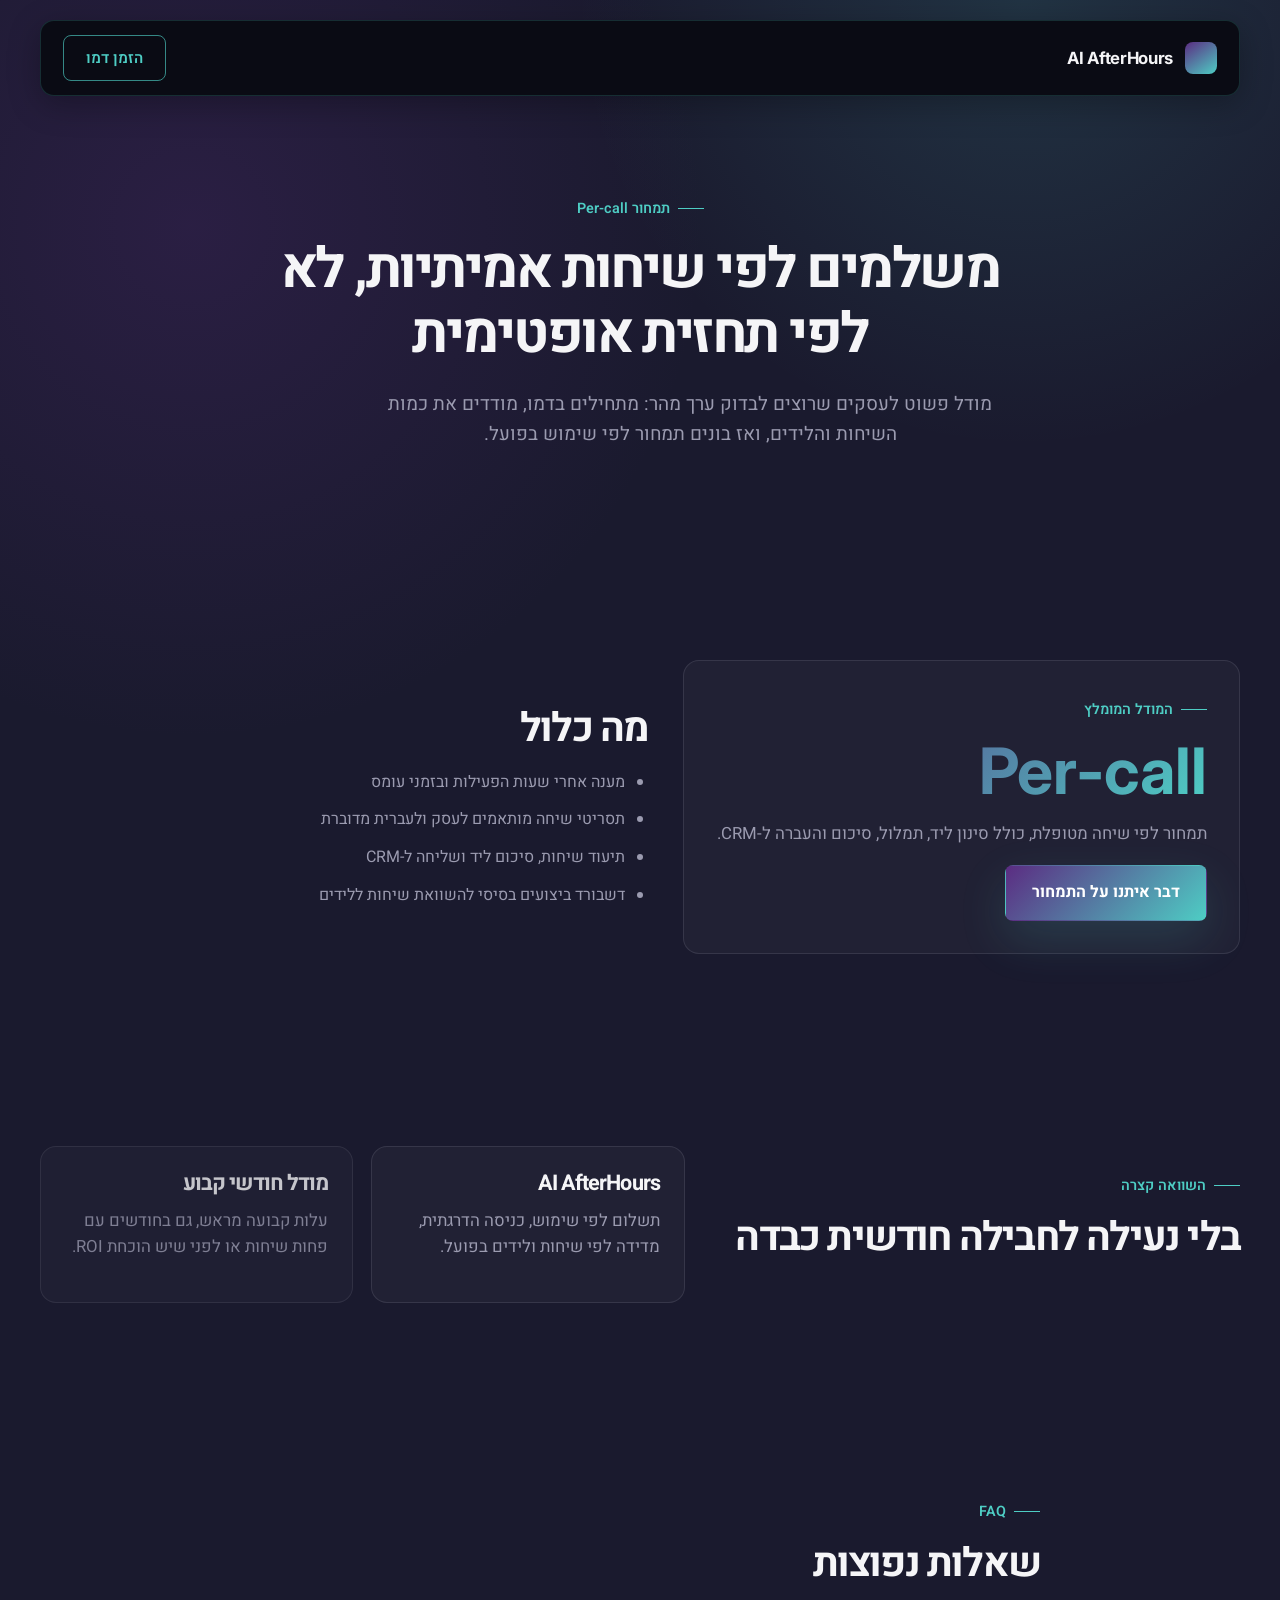
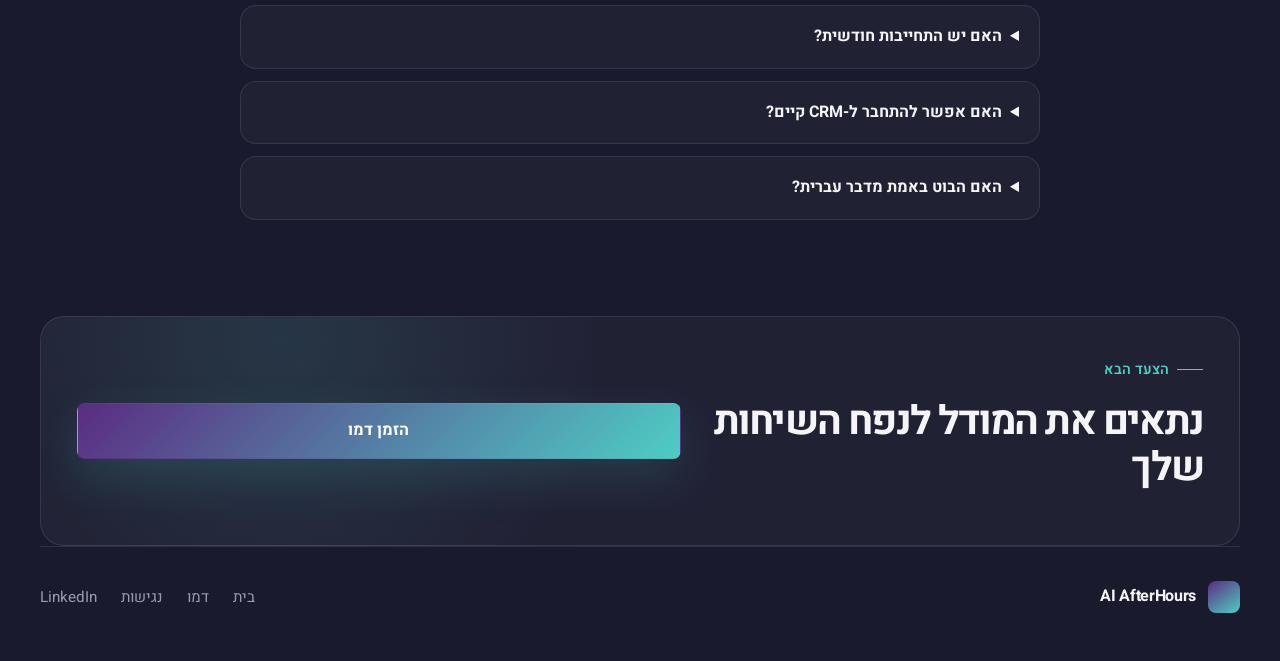
==== pricing.html @ 5f139b29 "Add AI AfterHours landing pages with dark SaaS design and minimal navbar. Build the initial Hebrew R" ====
<!doctype html>
<html lang="he" dir="rtl">
  <head>
    <meta charset="UTF-8" />
    <meta name="viewport" content="width=device-width, initial-scale=1.0" />
    <meta
      name="description"
      content="תמחור AI AfterHours לפי שיחה, בלי חבילות חודשיות כבדות."
    />
    <title>תמחור | AI AfterHours</title>
    <link rel="preconnect" href="https://fonts.googleapis.com" />
    <link rel="preconnect" href="https://fonts.gstatic.com" crossorigin />
    <link
      href="https://fonts.googleapis.com/css2?family=Heebo:wght@400;500;600;700&family=Inter:wght@400;500;600;700&display=swap"
      rel="stylesheet"
    />
    <link rel="stylesheet" href="./styles.css" />
  </head>
  <body>
    <div class="site-shell">
      <header class="nav">
        <a class="logo" href="./index.html" aria-label="AI AfterHours">
          <span class="logo-mark"></span>
          <span class="logo-text">AI AfterHours</span>
        </a>
        <a class="nav-cta" href="./index.html#demo-form">הזמן דמו</a>
      </header>

      <main>
        <section class="section pricing-hero reveal">
          <span class="eyebrow">תמחור Per-call</span>
          <h1>משלמים לפי שיחות אמיתיות, לא לפי תחזית אופטימית</h1>
          <p>
            מודל פשוט לעסקים שרוצים לבדוק ערך מהר: מתחילים בדמו, מודדים את כמות
            השיחות והלידים, ואז בונים תמחור לפי שימוש בפועל.
          </p>
        </section>

        <section class="section pricing-layout">
          <article class="price-card reveal">
            <span class="eyebrow">המודל המומלץ</span>
            <div class="price">Per-call</div>
            <p>תמחור לפי שיחה מטופלת, כולל סינון ליד, תמלול, סיכום והעברה ל-CRM.</p>
            <a class="button button-primary" href="./index.html#demo-form">דבר איתנו על התמחור</a>
          </article>
          <div class="included-list reveal">
            <h2>מה כלול</h2>
            <ul>
              <li>מענה אחרי שעות הפעילות ובזמני עומס</li>
              <li>תסריטי שיחה מותאמים לעסק ולעברית מדוברת</li>
              <li>תיעוד שיחות, סיכום ליד ושליחה ל-CRM</li>
              <li>דשבורד ביצועים בסיסי להשוואת שיחות ללידים</li>
            </ul>
          </div>
        </section>

        <section class="section comparison reveal">
          <div>
            <span class="eyebrow">השוואה קצרה</span>
            <h2>בלי נעילה לחבילה חודשית כבדה</h2>
          </div>
          <div class="comparison-grid">
            <article class="card">
              <h3>AI AfterHours</h3>
              <p>תשלום לפי שימוש, כניסה הדרגתית, מדידה לפי שיחות ולידים בפועל.</p>
            </article>
            <article class="card muted-card">
              <h3>מודל חודשי קבוע</h3>
              <p>עלות קבועה מראש, גם בחודשים עם פחות שיחות או לפני שיש הוכחת ROI.</p>
            </article>
          </div>
        </section>

        <section class="section faq reveal">
          <span class="eyebrow">FAQ</span>
          <h2>שאלות נפוצות</h2>
          <details>
            <summary>האם יש התחייבות חודשית?</summary>
            <p>בשלב הדמו בוחנים נפח שימוש, ואז מתאימים הצעה לפי צרכי העסק.</p>
          </details>
          <details>
            <summary>האם אפשר להתחבר ל-CRM קיים?</summary>
            <p>כן. החיבור הסופי תלוי במערכת הקיימת ובאופן שבו הלידים מנוהלים היום.</p>
          </details>
          <details>
            <summary>האם הבוט באמת מדבר עברית?</summary>
            <p>כן, כולל ניסוחים טבעיים. מומלץ לקבל מהלקוח נכס אודיו אמיתי לדמו.</p>
          </details>
        </section>

        <section class="section final-cta reveal">
          <div>
            <span class="eyebrow">הצעד הבא</span>
            <h2>נתאים את המודל לנפח השיחות שלך</h2>
          </div>
          <a class="button button-primary" href="./index.html#demo-form">הזמן דמו</a>
        </section>
      </main>

      <footer class="footer">
        <a class="logo" href="./index.html">
          <span class="logo-mark"></span>
          <span>AI AfterHours</span>
        </a>
        <div class="footer-links">
          <a href="./index.html">בית</a>
          <a href="./index.html#demo-form">דמו</a>
          <a href="#">נגישות</a>
          <a href="#">LinkedIn</a>
        </div>
      </footer>
    </div>
    <script src="./script.js"></script>
  </body>
</html>
---- styles.css ----
:root {
  --primary: #5b2c82;
  --accent: #4ecdc4;
  --bg: #1a1a2e;
  --panel: #252538;
  --panel-soft: rgba(37, 37, 56, 0.72);
  --border: rgba(245, 245, 247, 0.1);
  --text: #f5f5f7;
  --muted: #9b9bb0;
  --error: #ff6b6b;
  --gradient: linear-gradient(135deg, var(--primary) 0%, var(--accent) 100%);
  color-scheme: dark;
}

* {
  box-sizing: border-box;
}

html {
  scroll-behavior: smooth;
}

body {
  margin: 0;
  min-width: 320px;
  background:
    radial-gradient(circle at 15% 10%, rgba(91, 44, 130, 0.25), transparent 32rem),
    radial-gradient(circle at 80% 0%, rgba(78, 205, 196, 0.14), transparent 28rem),
    var(--bg);
  color: var(--text);
  font-family: "Heebo", "Inter", system-ui, -apple-system, BlinkMacSystemFont, sans-serif;
  line-height: 1.6;
}

a {
  color: inherit;
  text-decoration: none;
}

input,
button {
  font: inherit;
}

.site-shell {
  width: min(100% - 32px, 1200px);
  margin-inline: auto;
}

.compact-shell {
  min-height: 100vh;
}

.nav {
  position: sticky;
  top: 20px;
  z-index: 10;
  display: flex;
  align-items: center;
  justify-content: space-between;
  gap: 16px;
  margin-block-start: 20px;
  padding: 14px 22px;
  background: #0a0b14;
  border: 1px solid rgba(78, 205, 196, 0.18);
  border-radius: 14px;
  box-shadow: 0 8px 32px rgba(0, 0, 0, 0.28);
}

.logo {
  display: inline-flex;
  align-items: center;
  gap: 12px;
  font-weight: 700;
  letter-spacing: -0.02em;
}

.logo-mark {
  flex-shrink: 0;
  width: 32px;
  height: 32px;
  border-radius: 8px;
  background: linear-gradient(145deg, #5b2c82 0%, #4ecdc4 100%);
}

.logo-text {
  font-family: "Inter", "Heebo", sans-serif;
  font-size: 1.05rem;
  font-weight: 700;
  color: var(--text);
}

.nav-cta {
  display: inline-flex;
  align-items: center;
  justify-content: center;
  padding: 10px 22px;
  border: 1px solid rgba(78, 205, 196, 0.65);
  border-radius: 8px;
  background: transparent;
  color: var(--accent);
  font-size: 0.95rem;
  font-weight: 600;
  white-space: nowrap;
  transition:
    transform 150ms ease,
    background 150ms ease,
    border-color 150ms ease;
}

.nav-cta:hover {
  transform: scale(1.02);
  border-color: var(--accent);
  background: rgba(78, 205, 196, 0.08);
}

.nav-cta:active {
  transform: scale(0.98);
}

.footer-links {
  display: flex;
  align-items: center;
  gap: 24px;
  color: var(--muted);
  font-size: 0.95rem;
}

.footer-links a {
  position: relative;
}

.footer-links a::after {
  position: absolute;
  inset-inline: 0;
  bottom: -4px;
  height: 1px;
  background: var(--accent);
  transform: scaleX(0);
  transform-origin: right;
  transition: transform 150ms ease;
  content: "";
}

.footer-links a:hover::after {
  transform: scaleX(1);
}

.section {
  position: relative;
  padding-block: 96px;
}

.hero {
  display: grid;
  grid-template-columns: minmax(0, 1fr);
  gap: 48px;
  align-items: center;
  min-height: calc(100vh - 90px);
}

.hero-copy,
.pricing-hero,
.thank-you {
  max-width: 760px;
}

.eyebrow {
  display: inline-flex;
  align-items: center;
  gap: 8px;
  margin-block-end: 18px;
  color: var(--accent);
  font-size: 0.9rem;
  font-weight: 600;
}

.eyebrow::before {
  width: 26px;
  height: 1px;
  background: var(--accent);
  content: "";
}

h1,
h2,
h3,
p {
  margin-block-start: 0;
}

h1,
h2,
h3 {
  letter-spacing: -0.045em;
  line-height: 1.15;
}

h1 {
  margin-block-end: 22px;
  font-size: clamp(2.25rem, 6vw, 3.5rem);
}

h1 span,
.price {
  background: var(--gradient);
  -webkit-background-clip: text;
  background-clip: text;
  color: transparent;
}

h2 {
  margin-block-end: 18px;
  font-size: clamp(1.75rem, 4vw, 2.5rem);
}

h3 {
  margin-block-end: 12px;
  font-size: 1.35rem;
}

p {
  color: var(--muted);
  font-size: 1.05rem;
}

.hero-copy > p,
.pricing-hero > p,
.thank-you > p {
  max-width: 660px;
  font-size: clamp(1rem, 2vw, 1.18rem);
}

.hero-actions {
  display: flex;
  flex-wrap: wrap;
  gap: 14px;
  margin-block: 32px;
}

.button {
  display: inline-flex;
  align-items: center;
  justify-content: center;
  min-height: 48px;
  padding: 14px 26px;
  border: 1px solid transparent;
  border-radius: 8px;
  font-weight: 700;
  cursor: pointer;
  transition:
    transform 150ms ease,
    filter 150ms ease,
    background 150ms ease,
    border-color 150ms ease;
}

.button:hover {
  transform: translateY(-1px) scale(1.02);
}

.button:active {
  transform: scale(0.98);
}

.button-primary {
  background: var(--gradient);
  color: #fff;
  box-shadow: 0 18px 48px rgba(78, 205, 196, 0.16);
}

.button-primary:hover {
  filter: brightness(1.08);
}

.button-secondary {
  border-color: rgba(78, 205, 196, 0.55);
  color: var(--accent);
  background: rgba(78, 205, 196, 0.03);
}

.button-secondary:hover {
  background: rgba(78, 205, 196, 0.1);
}

.hero-metrics {
  display: grid;
  grid-template-columns: repeat(3, minmax(0, 1fr));
  gap: 14px;
  max-width: 680px;
}

.hero-metrics div {
  padding: 18px;
  border: 1px solid var(--border);
  border-radius: 16px;
  background: rgba(37, 37, 56, 0.5);
}

.hero-metrics strong,
.hero-metrics span {
  display: block;
}

.hero-metrics strong {
  font-size: 1.35rem;
}

.hero-metrics span {
  color: var(--muted);
  font-size: 0.88rem;
}

.call-card,
.card,
.price-card,
.lead-form,
details {
  border: 1px solid var(--border);
  background: var(--panel-soft);
  border-radius: 16px;
}

.call-card {
  position: relative;
  overflow: hidden;
  padding: 24px;
  box-shadow: 0 28px 90px rgba(0, 0, 0, 0.28);
}

.call-card::before {
  position: absolute;
  inset: 0;
  background: radial-gradient(circle at 20% 0%, rgba(78, 205, 196, 0.16), transparent 16rem);
  pointer-events: none;
  content: "";
}

.call-header,
.caller {
  position: relative;
  display: flex;
  align-items: center;
  justify-content: space-between;
  gap: 16px;
}

.call-header {
  color: var(--muted);
  font-size: 0.92rem;
}

.call-header div,
.caller {
  display: flex;
  align-items: center;
}

.status-dot {
  display: inline-block;
  width: 9px;
  height: 9px;
  margin-inline-end: 8px;
  border-radius: 50%;
  background: var(--accent);
  box-shadow: 0 0 0 7px rgba(78, 205, 196, 0.1);
}

.caller {
  justify-content: flex-start;
  margin-block: 26px;
}

.avatar {
  display: grid;
  width: 46px;
  height: 46px;
  margin-inline-end: 12px;
  place-items: center;
  border-radius: 14px;
  background: rgba(78, 205, 196, 0.12);
  color: var(--accent);
  font-weight: 700;
}

.caller span {
  display: block;
  color: var(--muted);
  font-size: 0.92rem;
}

.waveform {
  position: relative;
  display: flex;
  align-items: center;
  gap: 7px;
  height: 90px;
  margin-block-end: 24px;
  padding: 18px;
  border-radius: 14px;
  background: rgba(26, 26, 46, 0.62);
}

.waveform span {
  width: 100%;
  min-width: 10px;
  height: 26px;
  border-radius: 99px;
  background: var(--gradient);
  animation: pulse-wave 1.15s ease-in-out infinite;
}

.waveform span:nth-child(2n) {
  animation-delay: 100ms;
}

.waveform span:nth-child(3n) {
  animation-delay: 220ms;
}

.transcript {
  position: relative;
}

.transcript p {
  margin-block-end: 10px;
  padding: 12px 14px;
  border: 1px solid rgba(245, 245, 247, 0.08);
  border-radius: 12px;
  background: rgba(26, 26, 46, 0.54);
  font-size: 0.96rem;
}

.transcript strong {
  color: var(--text);
}

.typing {
  min-height: 54px;
  color: var(--accent);
}

.section-heading {
  max-width: 720px;
  margin-block-end: 34px;
}

.pain {
  max-width: 850px;
  border-block: 1px solid var(--border);
}

.steps-grid,
.features-grid,
.comparison-grid,
.next-steps {
  display: grid;
  grid-template-columns: 1fr;
  gap: 18px;
}

.card {
  padding: 24px;
  transition:
    transform 150ms ease,
    box-shadow 150ms ease,
    border-color 150ms ease;
}

.card:hover {
  transform: translateY(-4px);
  border-color: rgba(78, 205, 196, 0.28);
  box-shadow: 0 20px 54px rgba(0, 0, 0, 0.18);
}

.step-number {
  display: inline-block;
  margin-block-end: 22px;
  color: var(--accent);
  font-family: "Inter", sans-serif;
  font-weight: 700;
}

.icon-line {
  width: 42px;
  height: 42px;
  margin-block-end: 22px;
  border: 1px solid rgba(78, 205, 196, 0.35);
  border-radius: 12px;
  background:
    linear-gradient(135deg, rgba(91, 44, 130, 0.55), rgba(78, 205, 196, 0.15)),
    var(--panel);
}

.proof,
.final-cta,
.pricing-layout,
.comparison {
  display: grid;
  grid-template-columns: 1fr;
  gap: 28px;
  align-items: center;
}

.final-cta {
  padding: 36px;
  border: 1px solid var(--border);
  border-radius: 24px;
  background:
    radial-gradient(circle at 20% 10%, rgba(78, 205, 196, 0.12), transparent 20rem),
    rgba(37, 37, 56, 0.7);
}

.lead-form {
  display: grid;
  gap: 16px;
  padding: 22px;
}

label {
  display: grid;
  gap: 8px;
  color: var(--text);
  font-weight: 600;
}

input {
  width: 100%;
  padding: 14px 15px;
  border: 1px solid #3a3a50;
  border-radius: 8px;
  outline: none;
  background: var(--panel);
  color: var(--text);
  transition:
    border-color 150ms ease,
    box-shadow 150ms ease;
}

input:focus {
  border-color: var(--accent);
  box-shadow: 0 0 0 4px rgba(78, 205, 196, 0.12);
}

.field-note {
  color: var(--muted);
  font-size: 0.86rem;
  font-weight: 400;
}

.footer {
  display: flex;
  flex-wrap: wrap;
  align-items: center;
  justify-content: space-between;
  gap: 24px;
  padding-block: 34px 48px;
  border-block-start: 1px solid var(--border);
}

.pricing-hero,
.thank-you {
  margin-inline: auto;
  text-align: center;
}

.pricing-hero .eyebrow,
.thank-you .eyebrow {
  justify-content: center;
}

.price-card {
  padding: 32px;
}

.price {
  margin-block-end: 18px;
  font-family: "Inter", sans-serif;
  font-size: clamp(2.5rem, 8vw, 4rem);
  font-weight: 700;
  line-height: 1;
}

.included-list {
  padding: 8px;
}

ul {
  display: grid;
  gap: 12px;
  margin: 0;
  padding-inline-start: 22px;
  color: var(--muted);
}

.muted-card {
  opacity: 0.78;
}

.faq {
  max-width: 800px;
  margin-inline: auto;
}

details {
  margin-block-start: 12px;
  padding: 18px 20px;
}

summary {
  cursor: pointer;
  color: var(--text);
  font-weight: 700;
}

details p {
  margin-block: 12px 0;
}

.thank-you {
  min-height: calc(100vh - 140px);
}

.next-steps {
  margin-block: 36px;
  text-align: start;
}

.glow {
  position: absolute;
  z-index: -1;
  width: 280px;
  height: 280px;
  border-radius: 999px;
  filter: blur(72px);
  opacity: 0.35;
}

.glow-primary {
  inset-block-start: 16%;
  inset-inline-end: 12%;
  background: var(--primary);
}

.reveal {
  opacity: 0;
  transform: translateY(20px);
  transition:
    opacity 520ms ease,
    transform 520ms ease;
}

.reveal.visible {
  opacity: 1;
  transform: translateY(0);
}

@keyframes pulse-wave {
  0%,
  100% {
    transform: scaleY(0.35);
  }
  50% {
    transform: scaleY(1.65);
  }
}

@media (prefers-reduced-motion: reduce) {
  *,
  *::before,
  *::after {
    scroll-behavior: auto !important;
    animation-duration: 0.01ms !important;
    animation-iteration-count: 1 !important;
    transition-duration: 0.01ms !important;
  }
}

@media (max-width: 760px) {
  .site-shell {
    width: min(100% - 24px, 1200px);
  }

  .nav {
    top: 12px;
    margin-block-start: 12px;
    padding: 12px 16px;
  }

  .nav-cta {
    padding: 9px 16px;
    font-size: 0.88rem;
  }

  .logo-text {
    font-size: 0.95rem;
  }

  .logo-mark {
    width: 28px;
    height: 28px;
  }

  .section {
    padding-block: 58px;
  }

  .hero {
    min-height: auto;
    padding-block-start: 72px;
  }

  .hero-metrics {
    grid-template-columns: 1fr;
  }

  .final-cta {
    padding: 24px;
  }
}

@media (min-width: 768px) {
  .steps-grid,
  .features-grid,
  .comparison-grid,
  .next-steps {
    grid-template-columns: repeat(3, minmax(0, 1fr));
  }

  .comparison-grid {
    grid-template-columns: repeat(2, minmax(0, 1fr));
  }
}

@media (min-width: 1024px) {
  .hero {
    grid-template-columns: 1.08fr 0.92fr;
  }

  .proof,
  .final-cta,
  .pricing-layout,
  .comparison {
    grid-template-columns: 0.9fr 1.1fr;
  }

  .pricing-layout {
    grid-template-columns: 0.95fr 1.05fr;
  }
}
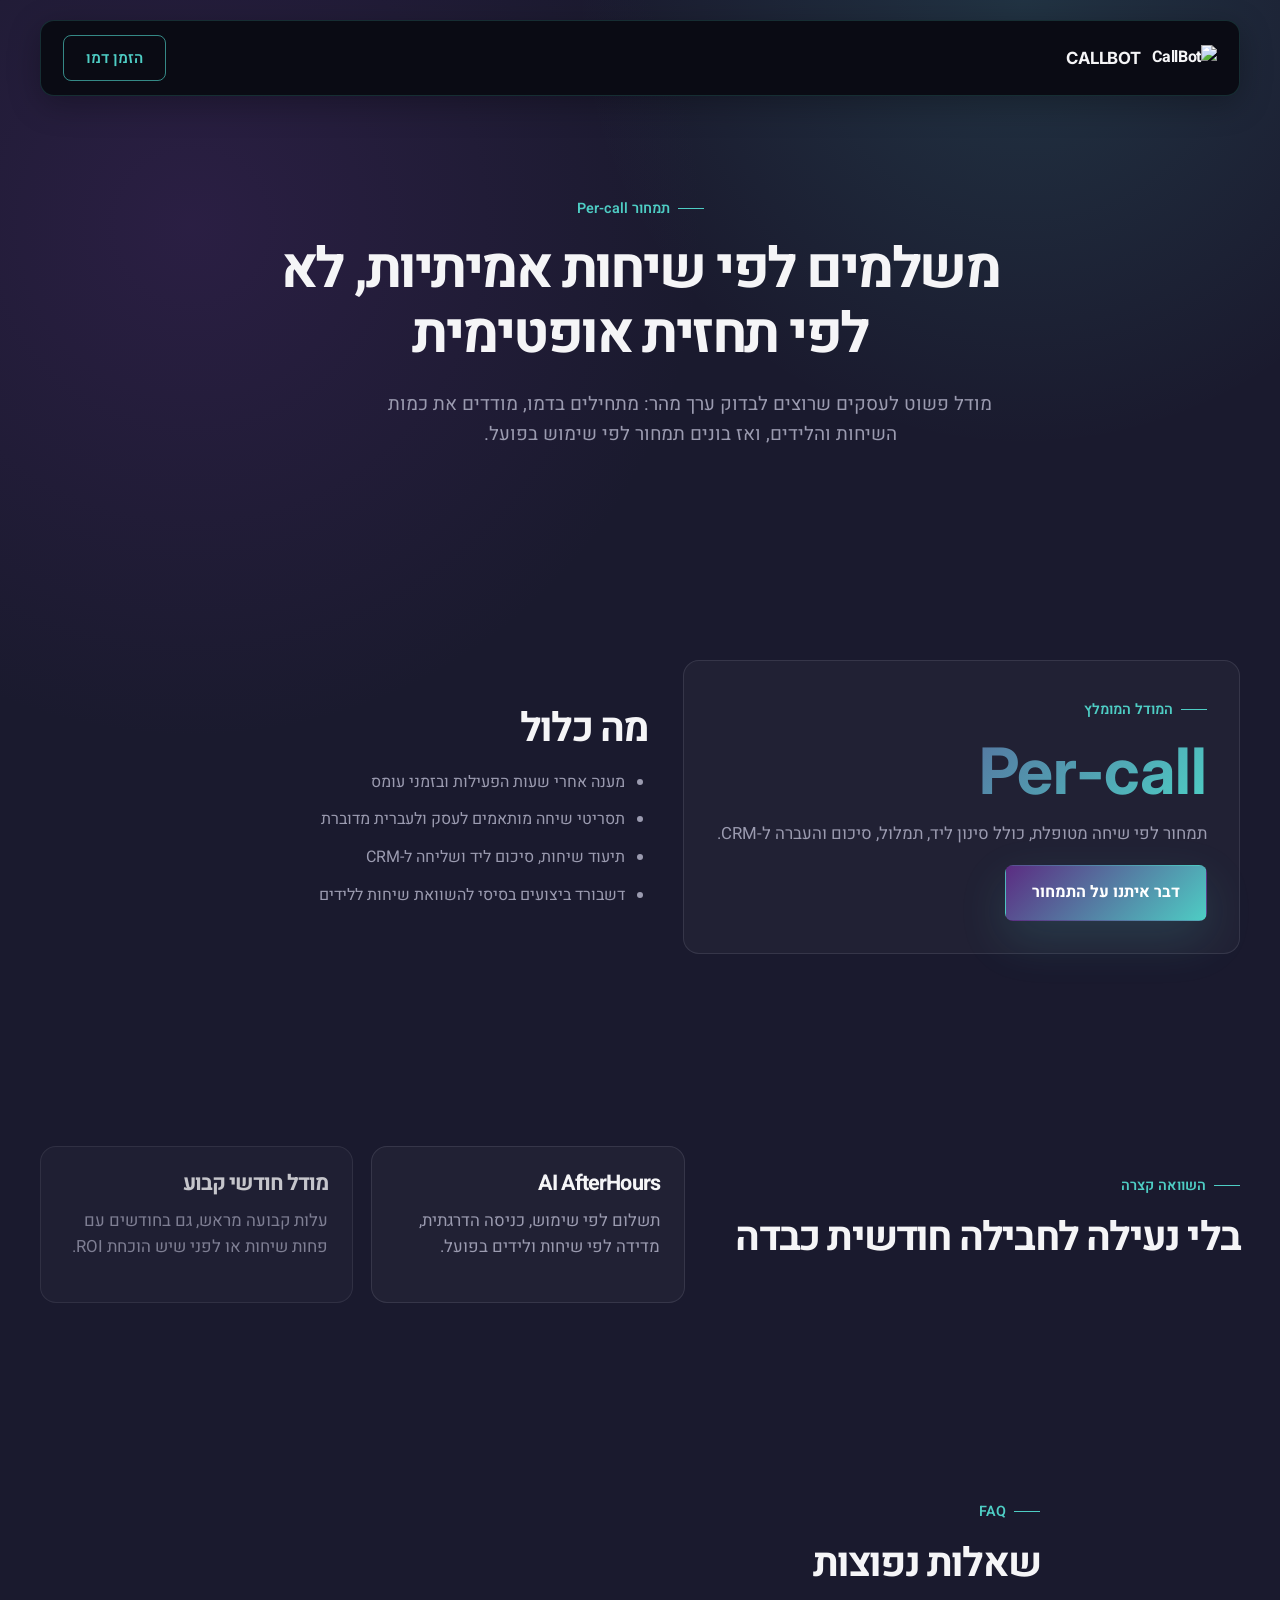
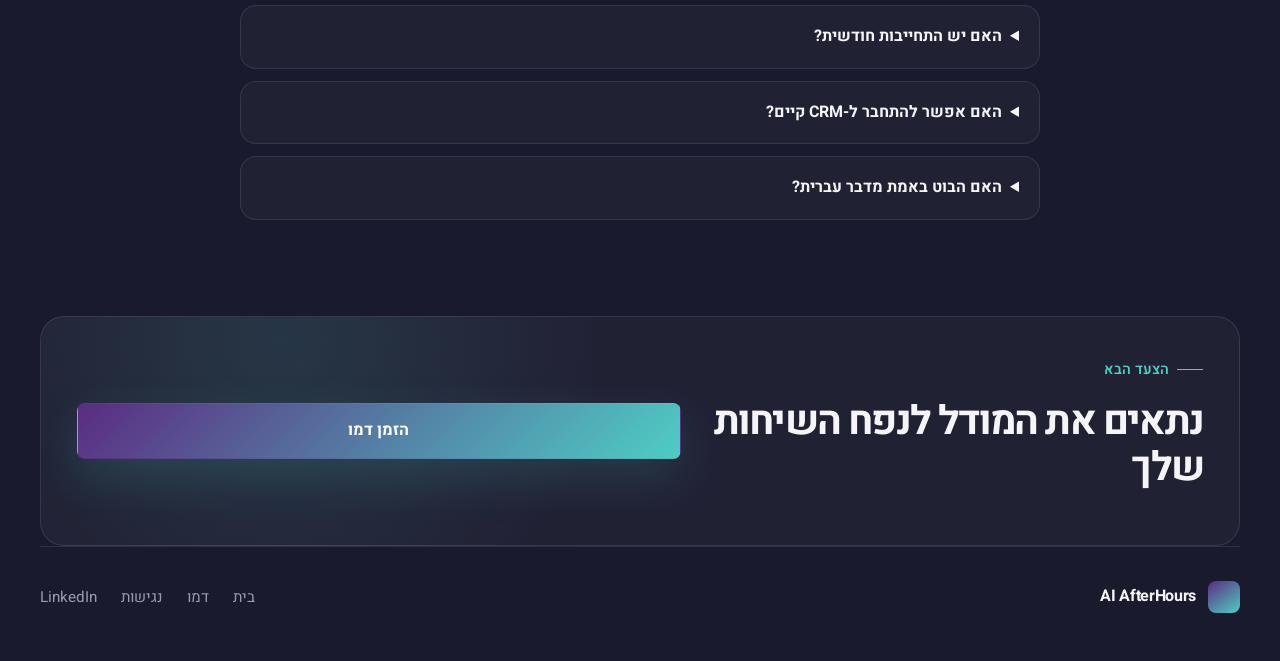
==== commit 3443d4fc: "Add pricing and thank-you pages" ====
--- a/pricing.html
+++ b/pricing.html
@@ -20,8 +20,8 @@
     <div class="site-shell">
       <header class="nav">
         <a class="logo" href="./index.html" aria-label="AI AfterHours">
-          <span class="logo-mark"></span>
-          <span class="logo-text">AI AfterHours</span>
+          <img class="logo-image" src="./assets/callbot-logo.png" alt="CallBot" />
+          <span class="logo-text">CALLBOT</span>
         </a>
         <a class="nav-cta" href="./index.html#demo-form">הזמן דמו</a>
       </header>
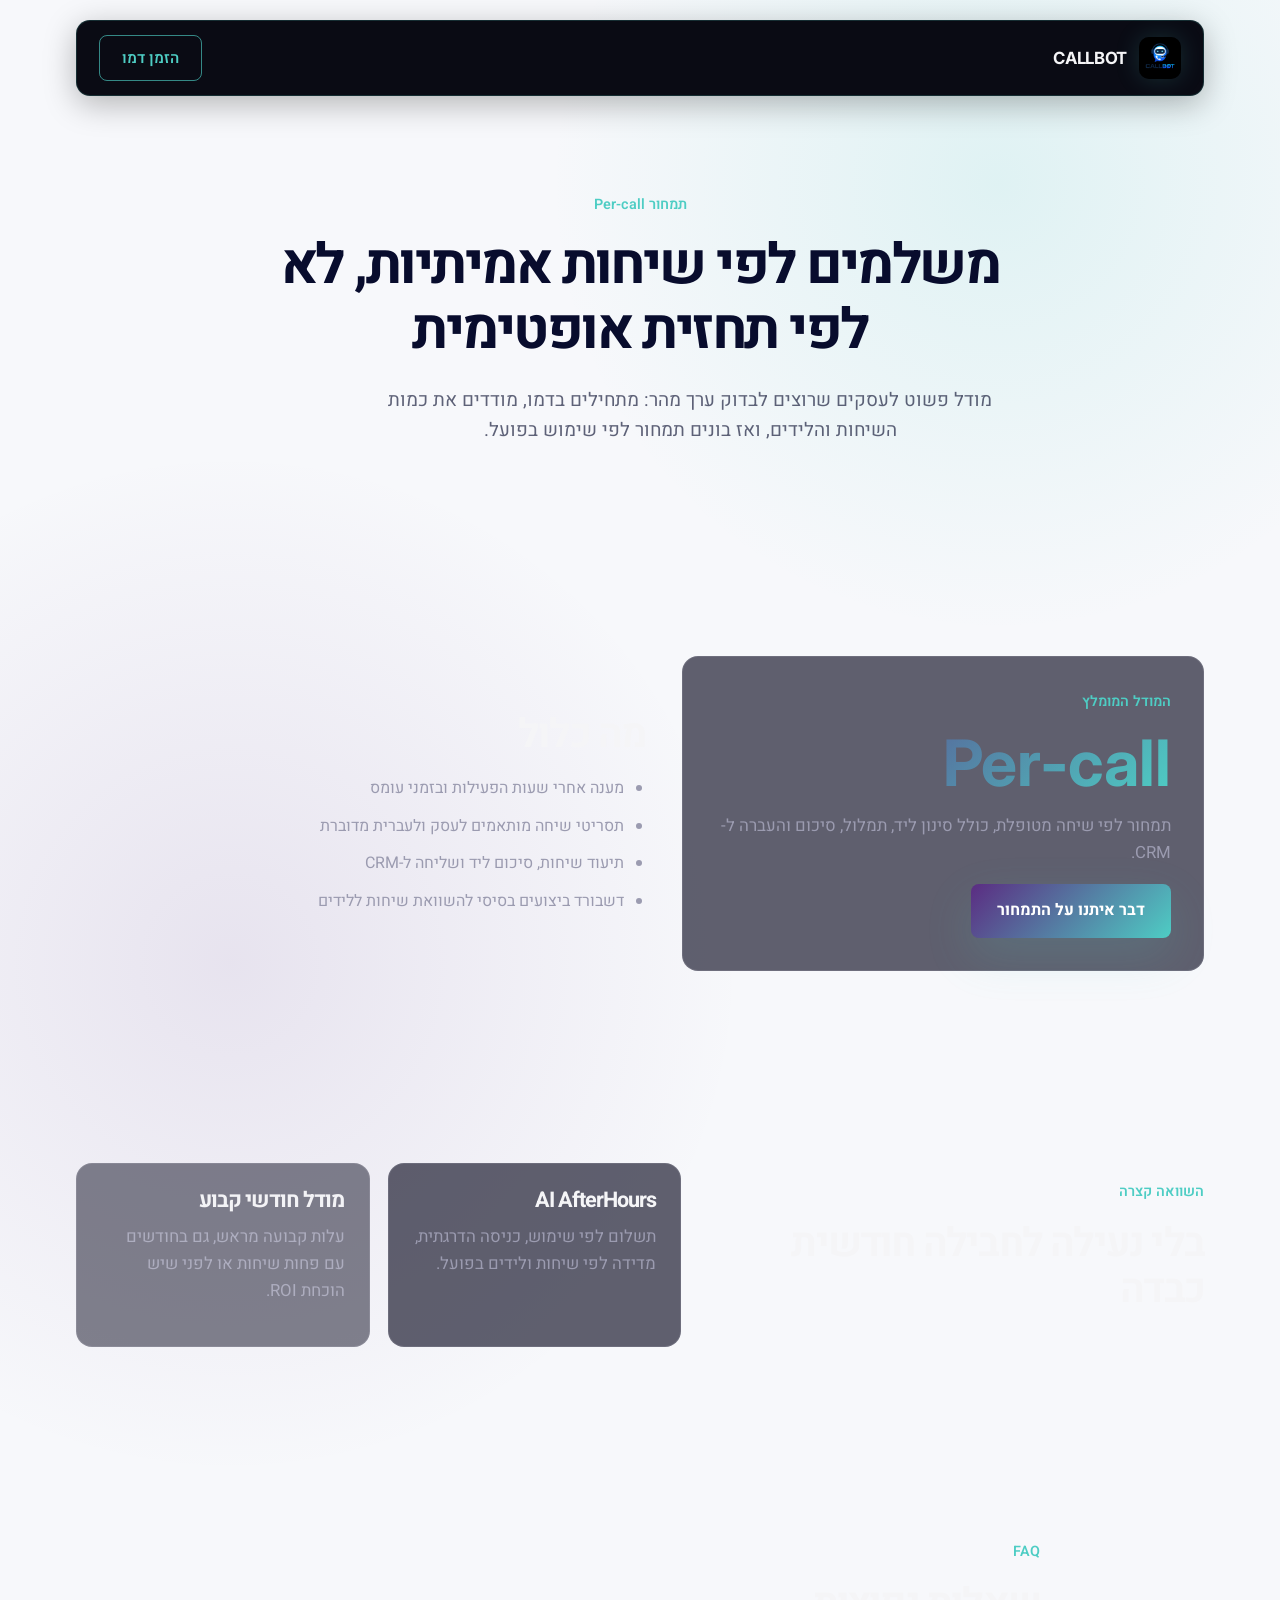
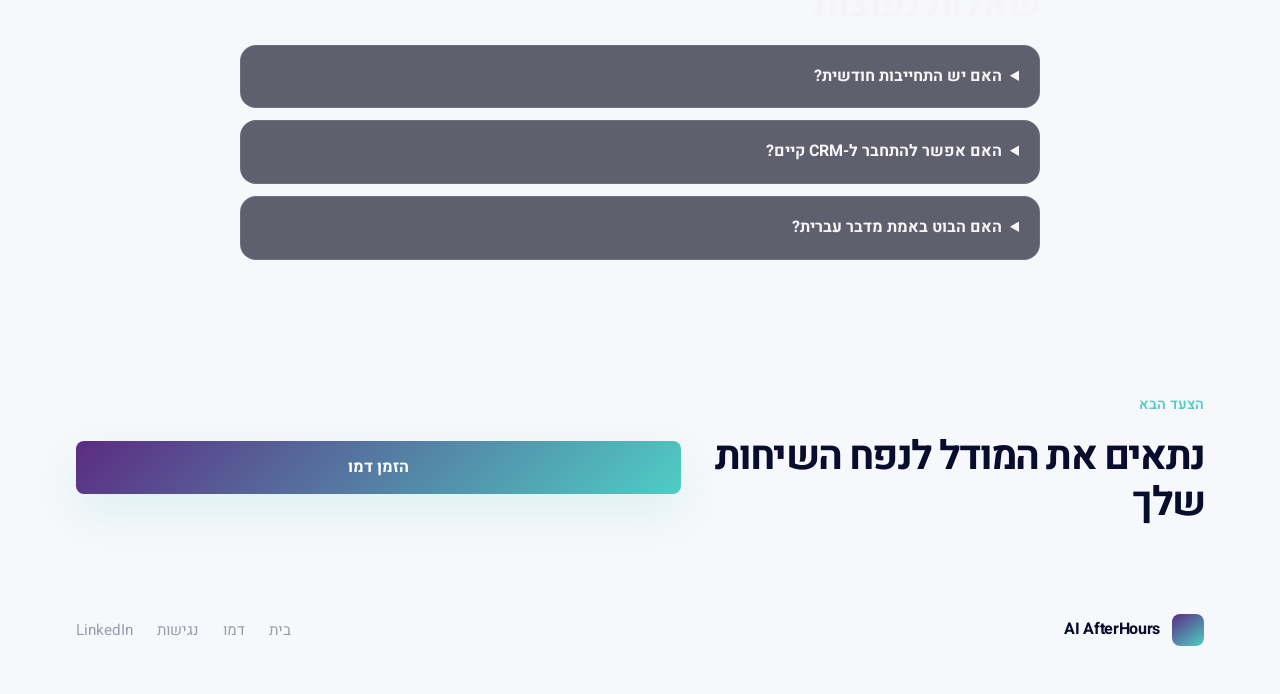
==== commit 2117272f: "Fix mobile layout issues and connect lead forms to Formspree. Co-authored-by: Cursor <cursoragent@cu" ====
--- a/pricing.html
+++ b/pricing.html
@@ -2,7 +2,7 @@
 <html lang="he" dir="rtl">
   <head>
     <meta charset="UTF-8" />
-    <meta name="viewport" content="width=device-width, initial-scale=1.0" />
+    <meta name="viewport" content="width=device-width, initial-scale=1.0, viewport-fit=cover" />
     <meta
       name="description"
       content="תמחור AI AfterHours לפי שיחה, בלי חבילות חודשיות כבדות."
--- a/styles.css
+++ b/styles.css
@@ -18,15 +18,20 @@
 
 html {
   scroll-behavior: smooth;
+  overflow-x: hidden;
+  -webkit-text-size-adjust: 100%;
+  text-size-adjust: 100%;
 }
 
 body {
   margin: 0;
   min-width: 320px;
+  overflow-x: hidden;
+  padding-inline: env(safe-area-inset-left) env(safe-area-inset-right);
   background:
-    radial-gradient(circle at 15% 10%, rgba(91, 44, 130, 0.25), transparent 32rem),
-    radial-gradient(circle at 80% 0%, rgba(78, 205, 196, 0.14), transparent 28rem),
-    var(--bg);
+    radial-gradient(circle at 78% 8%, rgba(78, 205, 196, 0.14), transparent 28rem),
+    radial-gradient(circle at 18% 42%, rgba(91, 44, 130, 0.1), transparent 32rem),
+    #f7f8fb;
   color: var(--text);
   font-family: "Heebo", "Inter", system-ui, -apple-system, BlinkMacSystemFont, sans-serif;
   line-height: 1.6;
@@ -43,8 +48,9 @@
 }
 
 .site-shell {
-  width: min(100% - 32px, 1200px);
+  width: min(100%, 1200px);
   margin-inline: auto;
+  padding-inline: clamp(16px, 3vw, 36px);
 }
 
 .compact-shell {
@@ -81,6 +87,15 @@
   height: 32px;
   border-radius: 8px;
   background: linear-gradient(145deg, #5b2c82 0%, #4ecdc4 100%);
+}
+
+.logo-image {
+  width: 42px;
+  height: 42px;
+  border-radius: 10px;
+  object-fit: cover;
+  object-position: center 42%;
+  box-shadow: 0 0 24px rgba(78, 205, 196, 0.18);
 }
 
 .logo-text {
@@ -130,33 +145,405 @@
   position: relative;
 }
 
-.footer-links a::after {
-  position: absolute;
-  inset-inline: 0;
-  bottom: -4px;
+.footer-links a:hover {
+  color: var(--accent);
+}
+
+.section {
+  position: relative;
+  padding-block: 96px;
+}
+
+.hero {
+  position: relative;
+  z-index: 1;
+  display: block;
+  overflow: hidden;
+  width: 100%;
+  max-width: 100%;
+  margin-inline: 0;
+  padding-inline: clamp(16px, 3vw, 36px);
+  padding-block: 28px 48px;
+  min-height: auto;
+  isolation: isolate;
+}
+
+.hero-inner {
+  position: relative;
+  z-index: 1;
+  width: 100%;
+  margin-inline: auto;
+}
+
+.hero-card {
+  position: relative;
+  overflow: hidden;
+  min-height: min(760px, calc(100dvh - 56px));
+  padding: 28px 36px 48px;
+  background: transparent;
+  color: #080c2d;
+}
+
+.hero-card-shape {
+  position: absolute;
+  inset-block: -10% -12%;
+  inset-inline-end: -8%;
+  width: 56%;
+  background:
+    radial-gradient(circle at 30% 12%, rgba(78, 205, 196, 0.28), transparent 22rem),
+    linear-gradient(145deg, #5b2c82 0%, #2563eb 58%, #4ecdc4 100%);
+  border-start-start-radius: 62% 34%;
+  border-end-start-radius: 44% 58%;
+  transform: skewX(-8deg);
+  opacity: 0.92;
+}
+
+.hero-card-nav {
+  position: relative;
+  z-index: 2;
+  display: flex;
+  align-items: center;
+  justify-content: space-between;
+  gap: 14px;
+}
+
+.nav-toggle {
+  display: none;
+  flex-direction: column;
+  justify-content: center;
+  gap: 5px;
+  width: 44px;
+  height: 44px;
+  padding: 10px;
+  border: 1px solid rgba(8, 12, 45, 0.1);
+  border-radius: 12px;
+  background: rgba(255, 255, 255, 0.92);
+  cursor: pointer;
+  box-shadow: 0 8px 20px rgba(8, 12, 45, 0.08);
+}
+
+.nav-toggle span {
+  display: block;
+  width: 100%;
+  height: 2px;
+  border-radius: 99px;
+  background: #080c2d;
+  transition: transform 180ms ease, opacity 180ms ease;
+}
+
+.nav-toggle[aria-expanded="true"] span:nth-child(1) {
+  transform: translateY(7px) rotate(45deg);
+}
+
+.nav-toggle[aria-expanded="true"] span:nth-child(2) {
+  opacity: 0;
+}
+
+.nav-toggle[aria-expanded="true"] span:nth-child(3) {
+  transform: translateY(-7px) rotate(-45deg);
+}
+
+.hero-card-logo {
+  display: inline-flex;
+  flex-shrink: 0;
+  align-items: center;
+}
+
+.hero-card-logo img {
+  width: 48px;
+  height: 48px;
+  object-fit: contain;
+  filter: drop-shadow(0 10px 22px rgba(37, 84, 184, 0.22));
+}
+
+.hero-card-links {
+  display: flex;
+  flex: 1;
+  flex-wrap: wrap;
+  align-items: center;
+  justify-content: flex-end;
+  gap: 14px 18px;
+  padding: 10px 14px;
+  border-radius: 18px;
+  background: linear-gradient(135deg, rgba(37, 84, 184, 0.92), rgba(78, 205, 196, 0.72));
+  color: #fff;
+  font-size: 0.88rem;
+  font-weight: 800;
+  line-height: 1.1;
+  box-shadow: 0 12px 28px rgba(37, 84, 184, 0.18);
+}
+
+.hero-card-links a {
+  color: #fff;
+  white-space: nowrap;
+}
+
+.hero-card-links a:hover {
+  opacity: 0.88;
+}
+
+.hero-card-mini-cta {
+  padding: 8px 18px;
+  border-radius: 999px;
+  background: #2554b8;
+  color: #fff;
+  box-shadow: 0 12px 28px rgba(37, 84, 184, 0.22);
+}
+
+.hero-card-body {
+  position: relative;
+  z-index: 2;
+  display: grid;
+  grid-template-columns: minmax(0, 0.92fr) minmax(330px, 1.08fr);
+  gap: 42px;
+  align-items: center;
+  min-height: min(620px, calc(100dvh - 170px));
+}
+
+.hero-content {
+  display: flex;
+  flex-direction: column;
+  align-items: flex-start;
+  margin-inline: auto;
+  text-align: start;
+}
+
+.hero-badge {
+  display: inline-flex;
+  align-items: center;
+  gap: 10px;
+  margin-block-end: 28px;
+  padding: 6px 16px 6px 6px;
+  border: none;
+  border-radius: 999px;
+  background: rgba(8, 12, 45, 0.04);
+  color: rgba(8, 12, 45, 0.74);
+  font-size: 0.88rem;
+  font-weight: 500;
+}
+
+.badge-tag {
+  padding: 4px 10px;
+  border-radius: 999px;
+  background: linear-gradient(135deg, #3b82f6 0%, #2563eb 100%);
+  color: #fff;
+  font-size: 0.72rem;
+  font-weight: 700;
+  letter-spacing: 0.04em;
+}
+
+.hero h1 {
+  max-width: 570px;
+  margin-block-end: 24px;
+  color: #080c2d;
+  font-size: clamp(3.1rem, 6.4vw, 5.8rem);
+  line-height: 1.08;
+}
+
+.hero-subtitle {
+  max-width: 560px;
+  margin-block: 0 36px;
+  color: rgba(8, 12, 45, 0.68);
+  font-size: clamp(1rem, 2.4vw, 1.22rem);
+  line-height: 1.55;
+}
+
+.hero-lead-form label {
+  margin: 0;
+  font-weight: 500;
+}
+
+.hero-lead-form input {
+  min-height: 52px;
+  padding: 14px 16px;
+  border: 1px solid rgba(8, 12, 45, 0.12);
+  border-radius: 999px;
+  background: rgba(255, 255, 255, 0.92);
+  color: #080c2d;
+  font-size: 16px;
+  box-shadow: 0 8px 24px rgba(8, 12, 45, 0.06);
+}
+
+.hero-lead-form input:focus {
+  border-color: rgba(37, 84, 184, 0.45);
+  box-shadow: 0 0 0 4px rgba(37, 84, 184, 0.1);
+}
+
+.hero-cta {
+  min-height: 52px;
+  padding: 14px 30px;
+  border: none;
+  border-radius: 999px;
+  background: #2554b8;
+  box-shadow: 0 18px 42px rgba(37, 84, 184, 0.24);
+  color: #fff;
+  font-size: 1rem;
+  font-weight: 800;
+  white-space: nowrap;
+}
+
+.sr-only {
+  position: absolute;
+  width: 1px;
   height: 1px;
-  background: var(--accent);
-  transform: scaleX(0);
-  transform-origin: right;
-  transition: transform 150ms ease;
+  padding: 0;
+  margin: -1px;
+  overflow: hidden;
+  clip: rect(0, 0, 0, 0);
+  white-space: nowrap;
+  border: 0;
+}
+
+.hero-cta:hover {
+  border-color: rgba(37, 84, 184, 0.26);
+  background: #1d469e;
+  filter: none;
+}
+
+.hero-visual {
+  position: relative;
+  display: grid;
+  min-height: 440px;
+  place-items: center;
+}
+
+.hero-robot-wrap {
+  position: relative;
+  z-index: 2;
+  display: grid;
+  width: min(100%, 520px);
+  min-height: 520px;
+  place-items: center;
+}
+
+.hero-robot-wrap::before {
+  position: absolute;
+  inset: 10% 4% 12%;
+  border-radius: 999px;
+  background:
+    radial-gradient(circle at 46% 42%, rgba(255, 255, 255, 0.72), transparent 34%),
+    linear-gradient(145deg, rgba(91, 44, 130, 0.34), rgba(37, 99, 235, 0.32), rgba(78, 205, 196, 0.32));
+  filter: blur(30px);
+  opacity: 0.82;
   content: "";
-}
-
-.footer-links a:hover::after {
-  transform: scaleX(1);
-}
-
-.section {
-  position: relative;
-  padding-block: 96px;
-}
-
-.hero {
-  display: grid;
-  grid-template-columns: minmax(0, 1fr);
-  gap: 48px;
+  pointer-events: none;
+}
+
+.hero-robot-wrap::after {
+  position: absolute;
+  inset-block-end: 8%;
+  width: 72%;
+  height: 42px;
+  border-radius: 999px;
+  background: rgba(8, 12, 45, 0.1);
+  filter: blur(18px);
+  content: "";
+  pointer-events: none;
+}
+
+.hero-robot-image {
+  position: relative;
+  z-index: 2;
+  width: min(88%, 390px);
+  height: auto;
+  object-fit: contain;
+  filter:
+    drop-shadow(0 28px 38px rgba(8, 12, 45, 0.18))
+    drop-shadow(0 0 26px rgba(78, 205, 196, 0.18));
+}
+
+.phone-card {
+  position: absolute;
+  display: flex;
+  flex-direction: column;
+  justify-content: space-between;
+  width: 168px;
+  height: 330px;
+  padding: 34px 18px 22px;
+  border: 3px solid rgba(255, 255, 255, 0.9);
+  border-radius: 30px;
+  background:
+    linear-gradient(180deg, rgba(10, 16, 34, 0.38), rgba(7, 11, 26, 0.92)),
+    radial-gradient(circle at 50% 85%, rgba(78, 205, 196, 0.22), transparent 42%),
+    #071022;
+  box-shadow:
+    0 30px 52px rgba(0, 0, 0, 0.28),
+    inset 0 1px 0 rgba(255, 255, 255, 0.1);
+  color: #fff;
+}
+
+.phone-card::before {
+  position: absolute;
+  top: 10px;
+  left: 50%;
+  width: 64px;
+  height: 14px;
+  border-radius: 99px;
+  background: #050815;
+  transform: translateX(-50%);
+  content: "";
+}
+
+.phone-card span {
+  color: rgba(255, 255, 255, 0.72);
+  font-family: "Inter", "Heebo", sans-serif;
+  font-size: 0.72rem;
+  font-weight: 900;
+  letter-spacing: -0.02em;
+}
+
+.phone-card strong {
+  display: block;
+  margin-block: 10px;
+  color: #fff;
+  font-size: 1.28rem;
+  line-height: 1.05;
+}
+
+.phone-card p {
+  margin: 0;
+  color: rgba(255, 255, 255, 0.66);
+  font-size: 0.82rem;
+  line-height: 1.35;
+}
+
+.phone-card-main {
+  z-index: 3;
+  width: 188px;
+  height: 366px;
+}
+
+.phone-card-back {
+  z-index: 2;
+  transform: translateX(104px) rotate(7deg) scale(0.9);
+}
+
+.phone-card-front {
+  z-index: 1;
+  transform: translateX(-118px) rotate(-8deg) scale(0.86);
+}
+
+.phone-wave {
+  display: flex;
   align-items: center;
-  min-height: calc(100vh - 90px);
+  gap: 6px;
+  margin-block-start: 16px;
+}
+
+.phone-wave i {
+  display: block;
+  width: 18px;
+  height: 38px;
+  border-radius: 99px;
+  background: linear-gradient(180deg, #4ecdc4, #5b2c82);
+}
+
+.phone-wave i:nth-child(2) {
+  height: 58px;
+}
+
+.phone-wave i:nth-child(3) {
+  height: 28px;
 }
 
 .hero-copy,
@@ -176,10 +563,7 @@
 }
 
 .eyebrow::before {
-  width: 26px;
-  height: 1px;
-  background: var(--accent);
-  content: "";
+  display: none;
 }
 
 h1,
@@ -244,7 +628,7 @@
   justify-content: center;
   min-height: 48px;
   padding: 14px 26px;
-  border: 1px solid transparent;
+  border: none;
   border-radius: 8px;
   font-weight: 700;
   cursor: pointer;
@@ -281,34 +665,6 @@
 
 .button-secondary:hover {
   background: rgba(78, 205, 196, 0.1);
-}
-
-.hero-metrics {
-  display: grid;
-  grid-template-columns: repeat(3, minmax(0, 1fr));
-  gap: 14px;
-  max-width: 680px;
-}
-
-.hero-metrics div {
-  padding: 18px;
-  border: 1px solid var(--border);
-  border-radius: 16px;
-  background: rgba(37, 37, 56, 0.5);
-}
-
-.hero-metrics strong,
-.hero-metrics span {
-  display: block;
-}
-
-.hero-metrics strong {
-  font-size: 1.35rem;
-}
-
-.hero-metrics span {
-  color: var(--muted);
-  font-size: 0.88rem;
 }
 
 .call-card,
@@ -440,18 +796,466 @@
   color: var(--accent);
 }
 
-.section-heading {
-  max-width: 720px;
-  margin-block-end: 34px;
-}
-
-.pain {
-  max-width: 850px;
-  border-block: 1px solid var(--border);
-}
-
-.steps-grid,
-.features-grid,
+.pillars-section {
+  position: relative;
+  left: 50%;
+  right: 50%;
+  width: 100vw;
+  margin-right: -50vw;
+  margin-left: -50vw;
+  overflow: hidden;
+  background: #000;
+  color: #fff;
+  direction: rtl;
+  isolation: isolate;
+}
+
+.pillars-section::before {
+  position: absolute;
+  inset: 0;
+  z-index: -1;
+  background:
+    radial-gradient(circle at 50% 50%, rgba(78, 205, 196, 0.11), transparent 26rem),
+    radial-gradient(circle at 44% 54%, rgba(91, 44, 130, 0.12), transparent 32rem);
+  filter: blur(6px);
+  content: "";
+}
+
+.pillars-sticky {
+  position: relative;
+  min-height: 100vh;
+  width: min(100% - 32px, 1200px);
+  margin-inline: auto;
+}
+
+.pillars-center {
+  position: absolute;
+  top: 50%;
+  left: 50%;
+  z-index: 5;
+  width: min(92vw, 620px);
+  text-align: center;
+  transform: translate(-50%, -50%);
+}
+
+.pillars-center::before {
+  position: absolute;
+  inset: -90px -70px;
+  z-index: -1;
+  border-radius: 999px;
+  background: radial-gradient(circle, rgba(78, 205, 196, 0.13), transparent 68%);
+  filter: blur(34px);
+  content: "";
+}
+
+.pillars-eyebrow {
+  display: inline-block;
+  margin-block-end: 16px;
+  color: #7dd3fc;
+  font-family: "Inter", "Heebo", sans-serif;
+  font-size: 0.72rem;
+  font-weight: 800;
+  letter-spacing: 0.22em;
+  text-transform: uppercase;
+}
+
+.pillars-center h2 {
+  margin-block-end: 16px;
+  color: #fff;
+  font-size: clamp(1.75rem, 4.1vw, 3.25rem);
+  line-height: 1.08;
+}
+
+.pillars-center h2 span {
+  background: linear-gradient(135deg, #4ecdc4 0%, #5b2c82 48%, #3b82f6 100%);
+  -webkit-background-clip: text;
+  background-clip: text;
+  color: transparent;
+}
+
+.pillars-center p {
+  max-width: 520px;
+  margin-inline: auto;
+  color: rgba(255, 255, 255, 0.5);
+  font-size: 0.98rem;
+}
+
+.pillar {
+  position: absolute;
+  z-index: 3;
+  width: min(36vw, 360px);
+  min-height: 210px;
+  opacity: 0;
+  transform: translate3d(0, 28px, 0);
+}
+
+.pillar-number {
+  position: absolute;
+  inset-block-start: 50%;
+  inset-inline-start: 50%;
+  color: rgba(255, 255, 255, 0.055);
+  font-family: "Inter", "Heebo", sans-serif;
+  font-size: clamp(11rem, 22vw, 22.5rem);
+  font-style: normal;
+  font-weight: 900;
+  letter-spacing: -0.12em;
+  line-height: 0.78;
+  transform: translate(-50%, -50%);
+  user-select: none;
+}
+
+.pillar-label {
+  position: absolute;
+  inset: 0;
+  display: grid;
+  place-content: center;
+  text-align: center;
+}
+
+.pillar-label span {
+  display: block;
+  margin-block-end: 12px;
+  color: rgba(255, 255, 255, 0.42);
+  font-family: "Inter", "Heebo", sans-serif;
+  font-size: 0.68rem;
+  font-weight: 800;
+  letter-spacing: 0.18em;
+  text-transform: uppercase;
+}
+
+.pillar-label strong {
+  display: block;
+  color: #fff;
+  font-size: clamp(3rem, 6vw, 6rem);
+  font-weight: 900;
+  letter-spacing: -0.07em;
+  line-height: 0.9;
+}
+
+.pillar-01 {
+  top: 6%;
+  left: 50%;
+  translate: -50% 0;
+}
+
+.pillar-02 {
+  top: 32%;
+  left: 4%;
+}
+
+.pillar-03 {
+  top: 32%;
+  right: 4%;
+}
+
+.pillar-03 .pillar-number,
+.pillar-03 .pillar-label strong {
+  font-style: italic;
+}
+
+.pillar-04 {
+  bottom: 4%;
+  left: 11%;
+}
+
+.pillar-05 {
+  right: 8%;
+  bottom: 4%;
+}
+
+.pillar-05 .pillar-number {
+  font-style: italic;
+}
+
+.pillar-05 .pillar-label strong {
+  color: transparent;
+  -webkit-text-stroke: 1px rgba(255, 255, 255, 0.9);
+  text-stroke: 1px rgba(255, 255, 255, 0.9);
+}
+
+.scroll-hint {
+  position: absolute;
+  left: 50%;
+  bottom: 28px;
+  z-index: 6;
+  display: grid;
+  justify-items: center;
+  gap: 10px;
+  color: rgba(255, 255, 255, 0.48);
+  font-size: 0.85rem;
+  transform: translateX(-50%);
+}
+
+.scroll-arrow {
+  display: grid;
+  width: 40px;
+  height: 40px;
+  place-items: center;
+  border: 1px solid rgba(255, 255, 255, 0.12);
+  border-radius: 50%;
+  background: rgba(255, 255, 255, 0.04);
+  color: #fff;
+  animation: scroll-arrow-bounce 1.6s ease-in-out infinite;
+}
+
+.roadmap-section {
+  position: relative;
+  z-index: 20;
+  width: 100%;
+  margin-inline: 0;
+  margin-block: 0;
+  overflow: hidden;
+  background: #f7f8fb;
+  isolation: isolate;
+}
+
+.roadmap-section::after {
+  position: absolute;
+  inset: 0;
+  z-index: 0;
+  background: #f7f8fb;
+  content: "";
+  pointer-events: none;
+}
+
+.roadmap-section::before {
+  position: absolute;
+  inset: 0;
+  z-index: -2;
+  background:
+    radial-gradient(circle at 50% 18%, rgba(78, 205, 196, 0.16), transparent 32rem),
+    radial-gradient(circle at 20% 70%, rgba(91, 44, 130, 0.12), transparent 26rem),
+    linear-gradient(180deg, rgba(37, 84, 184, 0.04), transparent 32%);
+  content: "";
+}
+
+.roadmap-section.is-pinned {
+  z-index: 100;
+  background: #f7f8fb;
+}
+
+.roadmap-section.is-pinned .roadmap-sticky {
+  background: #f7f8fb;
+}
+
+.roadmap-ambient {
+  position: absolute;
+  z-index: -1;
+  border-radius: 999px;
+  filter: blur(72px);
+  opacity: 0.34;
+  pointer-events: none;
+}
+
+.roadmap-ambient-one {
+  inset-block-start: 18%;
+  inset-inline-start: 14%;
+  width: 260px;
+  height: 260px;
+  background: var(--accent);
+}
+
+.roadmap-ambient-two {
+  inset-block-end: 8%;
+  inset-inline-end: 10%;
+  width: 340px;
+  height: 340px;
+  background: rgba(91, 44, 130, 0.78);
+}
+
+.roadmap-sticky {
+  position: relative;
+  z-index: 1;
+  display: grid;
+  align-content: center;
+  min-height: 100vh;
+  min-height: 100dvh;
+  width: 100%;
+  margin-inline: auto;
+  padding-inline: 24px;
+  padding-block: 92px;
+  background: #f7f8fb;
+}
+
+.roadmap-copy {
+  position: relative;
+  z-index: 2;
+  max-width: 760px;
+  margin-inline: auto;
+  text-align: center;
+}
+
+.roadmap-copy .eyebrow {
+  justify-content: center;
+  color: var(--accent);
+}
+
+.roadmap-kicker {
+  margin-block-end: 12px;
+  color: rgba(8, 12, 45, 0.52);
+  font-size: 0.95rem;
+}
+
+.roadmap-title {
+  margin-block-end: 16px;
+  color: #080c2d;
+  font-family: "Heebo", "Inter", sans-serif;
+  font-size: clamp(2.25rem, 6vw, 4.5rem);
+  letter-spacing: -0.045em;
+  line-height: 0.95;
+  text-shadow: 0 18px 70px rgba(78, 205, 196, 0.16);
+}
+
+.roadmap-description {
+  max-width: 590px;
+  margin-inline: auto;
+  margin-block-end: 26px;
+  color: rgba(8, 12, 45, 0.64);
+  font-size: clamp(1rem, 2vw, 1.2rem);
+}
+
+.roadmap-link {
+  display: inline-flex;
+  align-items: center;
+  justify-content: center;
+  padding: 12px 22px;
+  border: 1px solid rgba(78, 205, 196, 0.45);
+  border-radius: 10px;
+  background: rgba(78, 205, 196, 0.08);
+  color: #080c2d;
+  font-weight: 700;
+  box-shadow: 0 0 42px rgba(78, 205, 196, 0.12);
+  transition:
+    transform 150ms ease,
+    border-color 150ms ease,
+    background 150ms ease;
+}
+
+.roadmap-link:hover {
+  transform: translateY(-1px);
+  border-color: rgba(78, 205, 196, 0.78);
+  background: rgba(78, 205, 196, 0.14);
+}
+
+.roadmap-stage {
+  position: relative;
+  width: min(100%, 1060px);
+  height: 420px;
+  margin-block-start: 54px;
+  margin-inline: auto;
+}
+
+.roadmap-svg {
+  position: absolute;
+  inset: 0;
+  width: 100%;
+  height: 100%;
+  overflow: visible;
+}
+
+.roadmap-svg-mobile {
+  display: none;
+}
+
+.roadmap-track,
+.roadmap-progress {
+  fill: none;
+  stroke-linecap: round;
+  stroke-linejoin: round;
+  stroke-width: 34;
+}
+
+.roadmap-track {
+  stroke: rgba(8, 12, 45, 0.12);
+}
+
+.roadmap-svg-desktop .roadmap-progress {
+  stroke: url(#roadmapGradientDesktop);
+  filter: drop-shadow(0 0 12px rgba(78, 205, 196, 0.85)) drop-shadow(0 0 34px rgba(91, 44, 130, 0.45));
+}
+
+.roadmap-svg-mobile .roadmap-progress {
+  stroke: url(#roadmapGradientMobile);
+  filter: drop-shadow(0 0 12px rgba(78, 205, 196, 0.85)) drop-shadow(0 0 34px rgba(91, 44, 130, 0.45));
+}
+
+.roadmap-node {
+  position: absolute;
+  display: grid;
+  width: 74px;
+  height: 74px;
+  place-items: center;
+  border: 1px solid rgba(8, 12, 45, 0.14);
+  border-radius: 18px;
+  background: rgba(255, 255, 255, 0.7);
+  color: rgba(8, 12, 45, 0.54);
+  font-family: "Inter", "Heebo", sans-serif;
+  font-size: 1rem;
+  font-weight: 800;
+  box-shadow:
+    inset 0 1px 0 rgba(255, 255, 255, 0.72),
+    0 18px 54px rgba(8, 12, 45, 0.12);
+  backdrop-filter: blur(18px);
+  transform: translate(-50%, -50%);
+  transition:
+    color 260ms ease,
+    border-color 260ms ease,
+    background 260ms ease,
+    box-shadow 260ms ease,
+    transform 260ms ease;
+}
+
+.roadmap-node::before {
+  position: absolute;
+  inset: -18px;
+  z-index: -1;
+  border-radius: 28px;
+  background: radial-gradient(circle, rgba(78, 205, 196, 0.42), transparent 66%);
+  opacity: 0;
+  filter: blur(8px);
+  content: "";
+  transition: opacity 260ms ease;
+}
+
+.roadmap-node.is-active {
+  border-color: rgba(78, 205, 196, 0.68);
+  background:
+    linear-gradient(145deg, rgba(91, 44, 130, 0.48), rgba(78, 205, 196, 0.18)),
+    rgba(255, 255, 255, 0.88);
+  color: #fff;
+  box-shadow:
+    inset 0 1px 0 rgba(255, 255, 255, 0.12),
+    0 0 0 1px rgba(78, 205, 196, 0.12),
+    0 0 34px rgba(78, 205, 196, 0.5),
+    0 26px 70px rgba(0, 0, 0, 0.45);
+  transform: translate(-50%, -50%) scale(1.08);
+  animation: roadmap-node-pulse 1.7s ease-in-out infinite;
+}
+
+.roadmap-node.is-active::before {
+  opacity: 1;
+}
+
+.roadmap-node-1 {
+  left: 8.5%;
+  top: 73.5%;
+}
+
+.roadmap-node-2 {
+  left: 43%;
+  top: 61%;
+}
+
+.roadmap-node-3 {
+  left: 73.5%;
+  top: 45%;
+}
+
+.roadmap-node-4 {
+  left: 92.5%;
+  top: 27%;
+}
+
 .comparison-grid,
 .next-steps {
   display: grid;
@@ -481,18 +1285,7 @@
   font-weight: 700;
 }
 
-.icon-line {
-  width: 42px;
-  height: 42px;
-  margin-block-end: 22px;
-  border: 1px solid rgba(78, 205, 196, 0.35);
-  border-radius: 12px;
-  background:
-    linear-gradient(135deg, rgba(91, 44, 130, 0.55), rgba(78, 205, 196, 0.15)),
-    var(--panel);
-}
-
-.proof,
+.pricing-preview,
 .final-cta,
 .pricing-layout,
 .comparison {
@@ -502,19 +1295,165 @@
   align-items: center;
 }
 
+.pricing-preview {
+  padding: 36px 0;
+  background: transparent;
+  color: #080c2d;
+}
+
+.pricing-preview h2,
+.final-cta h2,
+.pricing-preview-copy h2 {
+  color: #080c2d;
+}
+
+.pricing-preview-copy {
+  max-width: 620px;
+}
+
+.pricing-preview p,
+.final-cta p,
+.pricing-preview-copy p {
+  color: rgba(8, 12, 45, 0.64);
+}
+
+.pricing-preview-cards {
+  display: grid;
+  grid-template-columns: 1fr;
+  gap: 20px;
+}
+
+.pricing-preview-card {
+  position: relative;
+  overflow: hidden;
+  padding: 30px;
+  border-radius: 24px;
+  background: rgba(255, 255, 255, 0.62);
+  box-shadow: 0 18px 48px rgba(8, 12, 45, 0.08);
+}
+
+.pricing-preview-card-featured {
+  background:
+    linear-gradient(145deg, rgba(91, 44, 130, 0.08), rgba(78, 205, 196, 0.1)),
+    rgba(255, 255, 255, 0.78);
+}
+
+.pricing-preview-card::before {
+  position: absolute;
+  inset: -40% 20% auto -10%;
+  height: 190px;
+  background: radial-gradient(circle, rgba(78, 205, 196, 0.2), transparent 68%);
+  filter: blur(22px);
+  content: "";
+}
+
+.pricing-label,
+.pricing-preview-card strong,
+.pricing-preview-card p,
+.pricing-preview-card a {
+  position: relative;
+}
+
+.pricing-label {
+  display: inline-flex;
+  margin-block-end: 18px;
+  color: var(--accent);
+  font-size: 0.9rem;
+  font-weight: 700;
+}
+
+.pricing-amount {
+  display: flex;
+  align-items: baseline;
+  gap: 8px;
+  margin-block-end: 12px;
+}
+
+.pricing-preview-card strong {
+  display: block;
+  background: var(--gradient);
+  -webkit-background-clip: text;
+  background-clip: text;
+  color: transparent;
+  font-family: "Inter", "Heebo", sans-serif;
+  font-size: clamp(2.4rem, 5vw, 3.4rem);
+  line-height: 1;
+}
+
+.pricing-period {
+  color: rgba(8, 12, 45, 0.56);
+  font-size: 1rem;
+  font-weight: 600;
+}
+
+.pricing-features {
+  margin: 0 0 24px;
+  padding: 0;
+  list-style: none;
+}
+
+.pricing-features li {
+  position: relative;
+  padding-inline-start: 18px;
+  color: rgba(8, 12, 45, 0.68);
+  font-size: 0.95rem;
+}
+
+.pricing-features li + li {
+  margin-block-start: 8px;
+}
+
+.pricing-features li::before {
+  position: absolute;
+  inset-inline-start: 0;
+  color: var(--accent);
+  content: "✓";
+  font-weight: 700;
+}
+
+.pricing-preview-card p {
+  margin-block-end: 24px;
+  color: rgba(8, 12, 45, 0.64);
+}
+
 .final-cta {
-  padding: 36px;
-  border: 1px solid var(--border);
-  border-radius: 24px;
-  background:
-    radial-gradient(circle at 20% 10%, rgba(78, 205, 196, 0.12), transparent 20rem),
-    rgba(37, 37, 56, 0.7);
+  padding: 36px 0;
+  background: transparent;
+  color: #080c2d;
 }
 
 .lead-form {
   display: grid;
   gap: 16px;
   padding: 22px;
+  border: none;
+  background: rgba(255, 255, 255, 0.72);
+  box-shadow: 0 18px 48px rgba(8, 12, 45, 0.08);
+}
+
+.hero-lead-form.lead-form {
+  grid-template-columns: 1fr 1fr auto;
+  gap: 10px;
+  width: 100%;
+  max-width: 560px;
+  padding: 0;
+  border: none;
+  background: transparent;
+  box-shadow: none;
+}
+
+.final-cta label {
+  color: #080c2d;
+}
+
+.final-cta input {
+  border-color: rgba(8, 12, 45, 0.16);
+  background: #fff;
+  color: #080c2d;
+}
+
+.final-cta .field-note {
+  color: rgba(8, 12, 45, 0.52);
 }
 
 label {
@@ -532,6 +1471,7 @@
   outline: none;
   background: var(--panel);
   color: var(--text);
+  font-size: 16px;
   transition:
     border-color 150ms ease,
     box-shadow 150ms ease;
@@ -555,13 +1495,26 @@
   justify-content: space-between;
   gap: 24px;
   padding-block: 34px 48px;
-  border-block-start: 1px solid var(--border);
+  color: #080c2d;
 }
 
 .pricing-hero,
 .thank-you {
   margin-inline: auto;
   text-align: center;
+  color: #080c2d;
+}
+
+.pricing-hero h1,
+.thank-you h1,
+.pricing-hero h2,
+.thank-you h2 {
+  color: #080c2d;
+}
+
+.pricing-hero p,
+.thank-you p {
+  color: rgba(8, 12, 45, 0.64);
 }
 
 .pricing-hero .eyebrow,
@@ -662,6 +1615,34 @@
   }
   50% {
     transform: scaleY(1.65);
+  }
+}
+
+@keyframes roadmap-node-pulse {
+  0%,
+  100% {
+    box-shadow:
+      inset 0 1px 0 rgba(255, 255, 255, 0.12),
+      0 0 0 1px rgba(78, 205, 196, 0.12),
+      0 0 28px rgba(78, 205, 196, 0.42),
+      0 26px 70px rgba(0, 0, 0, 0.45);
+  }
+  50% {
+    box-shadow:
+      inset 0 1px 0 rgba(255, 255, 255, 0.12),
+      0 0 0 1px rgba(78, 205, 196, 0.22),
+      0 0 54px rgba(78, 205, 196, 0.72),
+      0 26px 70px rgba(0, 0, 0, 0.45);
+  }
+}
+
+@keyframes scroll-arrow-bounce {
+  0%,
+  100% {
+    transform: translateY(0);
+  }
+  50% {
+    transform: translateY(7px);
   }
 }
 
@@ -676,20 +1657,454 @@
   }
 }
 
+@media (max-width: 900px) {
+  .site-shell {
+    width: 100%;
+    max-width: 100%;
+    padding-inline: 16px;
+  }
+
+  .section {
+    padding-block: 64px;
+  }
+
+  .hero {
+    padding-block: 20px 32px;
+    padding-inline: 16px;
+  }
+
+  .hero-card {
+    min-height: auto;
+    padding: 12px 0 24px;
+  }
+
+  .hero-card-shape {
+    inset-block: auto -12%;
+    inset-inline: -8%;
+    width: 100%;
+    height: 42%;
+    border-start-start-radius: 58% 38%;
+    border-start-end-radius: 20% 18%;
+    border-end-start-radius: 0;
+    transform: none;
+    opacity: 0.88;
+  }
+
+  .hero-card-nav {
+    align-items: center;
+    gap: 10px;
+  }
+
+  .nav-toggle {
+    display: inline-flex;
+    flex-shrink: 0;
+  }
+
+  .hero-card-links {
+    position: absolute;
+    inset-inline: 0;
+    top: calc(100% + 10px);
+    z-index: 20;
+    display: none;
+    flex: none;
+    flex-direction: column;
+    align-items: stretch;
+    gap: 4px;
+    padding: 10px;
+    border-radius: 16px;
+    font-size: 0.92rem;
+    box-shadow: 0 18px 40px rgba(8, 12, 45, 0.14);
+  }
+
+  .hero-card-links.is-open {
+    display: flex;
+  }
+
+  .hero-card-links a {
+    padding: 12px 14px;
+    border-radius: 10px;
+    text-align: center;
+    white-space: normal;
+  }
+
+  .hero-card-links a:active {
+    background: rgba(255, 255, 255, 0.12);
+  }
+
+  .hero-card-logo img {
+    width: 40px;
+    height: 40px;
+  }
+
+  .hero-card-body {
+    grid-template-columns: 1fr;
+    gap: 24px;
+    min-height: auto;
+    padding-block-start: 24px;
+  }
+
+  .hero-content {
+    align-items: center;
+    text-align: center;
+    width: 100%;
+    max-width: 100%;
+  }
+
+  .hero-badge {
+    flex-wrap: wrap;
+    justify-content: center;
+    max-width: 100%;
+    margin-block-end: 20px;
+    font-size: 0.82rem;
+    text-align: center;
+  }
+
+  .hero h1 {
+    max-width: 100%;
+    font-size: clamp(2rem, 9.5vw, 2.75rem);
+    line-height: 1.14;
+  }
+
+  .hero-subtitle {
+    max-width: 100%;
+    margin-block-end: 24px;
+    padding-inline: 0;
+    font-size: 0.98rem;
+  }
+
+  .hero-lead-form.lead-form {
+    grid-template-columns: 1fr;
+    gap: 12px;
+    width: 100%;
+    max-width: 100%;
+    margin-inline: 0;
+  }
+
+  .hero-cta {
+    width: 100%;
+    white-space: normal;
+    line-height: 1.25;
+    padding-inline: 20px;
+  }
+
+  .hero-visual {
+    min-height: 280px;
+  }
+
+  .hero-robot-wrap {
+    width: 100%;
+    min-height: 280px;
+  }
+
+  .hero-robot-wrap::before {
+    inset: 12% 0 10%;
+    filter: blur(24px);
+  }
+
+  .hero-robot-image {
+    width: min(86%, 270px);
+  }
+
+  .phone-card {
+    width: 132px;
+    height: 258px;
+    padding: 30px 13px 16px;
+    border-radius: 24px;
+    border-width: 2px;
+  }
+
+  .phone-card-main {
+    width: 148px;
+    height: 292px;
+  }
+
+  .phone-card-back {
+    transform: translateX(72px) rotate(6deg) scale(0.86);
+  }
+
+  .phone-card-front {
+    transform: translateX(-78px) rotate(-7deg) scale(0.82);
+  }
+
+  .phone-card strong {
+    font-size: 1rem;
+  }
+
+  .phone-card p {
+    font-size: 0.72rem;
+  }
+
+  .pricing-preview {
+    padding: 24px 0;
+    grid-template-columns: 1fr;
+    gap: 20px;
+  }
+
+  .pricing-preview-copy h2 {
+    font-size: clamp(1.6rem, 7vw, 2.2rem);
+  }
+
+  .pricing-preview-card {
+    padding: 22px;
+  }
+
+  .final-cta {
+    padding: 24px 0;
+    grid-template-columns: 1fr;
+    gap: 20px;
+  }
+
+  .footer {
+    flex-direction: column;
+    align-items: center;
+    gap: 18px;
+    text-align: center;
+  }
+
+  .footer-links {
+    flex-wrap: wrap;
+    justify-content: center;
+    gap: 16px;
+  }
+
+  .pricing-hero,
+  .thank-you {
+    padding-inline: 4px;
+  }
+
+  .pricing-hero h1,
+  .thank-you h1 {
+    font-size: clamp(1.85rem, 8vw, 2.6rem);
+  }
+
+  .pricing-layout,
+  .comparison {
+    grid-template-columns: 1fr;
+    gap: 20px;
+  }
+
+  .price-card,
+  .included-list {
+    padding: 20px;
+  }
+
+  .comparison-grid {
+    grid-template-columns: 1fr;
+  }
+
+  .next-steps {
+    grid-template-columns: 1fr;
+  }
+
+  .faq {
+    padding-inline: 4px;
+  }
+
+  input,
+  .button,
+  .hero-cta,
+  .nav-cta {
+    min-height: 44px;
+  }
+
+  .pillars-section {
+    overflow: visible;
+  }
+
+  .pillars-sticky {
+    display: grid;
+    gap: 22px;
+    min-height: auto;
+    width: min(100% - 28px, 680px);
+    padding-block: 64px;
+  }
+
+  .pillars-center,
+  .pillar,
+  .scroll-hint {
+    position: relative;
+    inset: auto;
+    right: auto;
+    bottom: auto;
+    left: auto;
+    translate: none;
+    transform: none;
+  }
+
+  .pillars-center {
+    width: 100%;
+    margin-block-end: 16px;
+  }
+
+  .pillars-center h2 {
+    font-size: clamp(2rem, 9vw, 3.6rem);
+  }
+
+  .pillar {
+    display: grid;
+    width: 100%;
+    min-height: 230px;
+    place-items: center;
+    border: 1px solid rgba(255, 255, 255, 0.06);
+    border-radius: 24px;
+    background:
+      radial-gradient(circle at 50% 50%, rgba(78, 205, 196, 0.08), transparent 70%),
+      rgba(255, 255, 255, 0.015);
+    opacity: 0;
+    overflow: hidden;
+  }
+
+  .pillar-number {
+    font-size: clamp(9rem, 38vw, 16rem);
+  }
+
+  .pillar-label span {
+    margin-block-end: 8px;
+  }
+
+  .pillar-label strong {
+    font-size: clamp(3.4rem, 15vw, 5.8rem);
+  }
+
+  .scroll-hint {
+    left: auto;
+    bottom: auto;
+    margin-block-start: 8px;
+    transform: none;
+  }
+
+  .roadmap-section {
+    overflow: hidden;
+    z-index: 20;
+    width: 100%;
+    margin-inline: 0;
+  }
+
+  .roadmap-sticky {
+    display: flex;
+    flex-direction: column;
+    align-items: center;
+    justify-content: flex-start;
+    gap: 10px;
+    width: 100%;
+    max-width: none;
+    margin-inline: auto;
+    padding-inline: 12px;
+    min-height: auto;
+    padding-block: 48px 32px;
+    background: #f7f8fb;
+  }
+
+  .roadmap-copy {
+    flex-shrink: 0;
+    width: 100%;
+    max-width: 360px;
+  }
+
+  .roadmap-copy .eyebrow {
+    margin-block-end: 10px;
+    font-size: 0.78rem;
+  }
+
+  .roadmap-kicker {
+    margin-block-end: 8px;
+    font-size: 0.82rem;
+  }
+
+  .roadmap-title {
+    margin-block-end: 10px;
+    font-size: clamp(1.85rem, 9vw, 2.6rem);
+  }
+
+  .roadmap-description {
+    margin-block-end: 14px;
+    font-size: 0.92rem;
+    line-height: 1.45;
+  }
+
+  .roadmap-link {
+    padding: 10px 16px;
+    font-size: 0.88rem;
+  }
+
+  .roadmap-stage {
+    flex: none;
+    width: 100%;
+    max-width: 320px;
+    height: 320px;
+    min-height: 280px;
+    margin-block-start: 8px;
+  }
+
+  .roadmap-svg-desktop {
+    display: none;
+  }
+
+  .roadmap-svg-mobile {
+    display: block;
+  }
+
+  .roadmap-track,
+  .roadmap-progress {
+    stroke-width: 20;
+  }
+
+  .roadmap-node {
+    width: 54px;
+    height: 54px;
+    border-radius: 14px;
+    font-size: 0.88rem;
+  }
+
+  .roadmap-node-1 {
+    left: 50%;
+    top: 9%;
+  }
+
+  .roadmap-node-2 {
+    left: 34%;
+    top: 33%;
+  }
+
+  .roadmap-node-3 {
+    left: 66%;
+    top: 58%;
+  }
+
+  .roadmap-node-4 {
+    left: 50%;
+    top: 91%;
+  }
+}
+
 @media (max-width: 760px) {
   .site-shell {
-    width: min(100% - 24px, 1200px);
+    width: 100%;
+    max-width: 100%;
+    padding-inline: 16px;
   }
 
   .nav {
     top: 12px;
     margin-block-start: 12px;
-    padding: 12px 16px;
+    padding: 12px 14px;
+    gap: 10px;
+  }
+
+  .nav .logo {
+    min-width: 0;
+  }
+
+  .nav .logo-text {
+    overflow: hidden;
+    text-overflow: ellipsis;
+    white-space: nowrap;
   }
 
   .nav-cta {
-    padding: 9px 16px;
-    font-size: 0.88rem;
+    flex-shrink: 0;
+    padding: 9px 14px;
+    font-size: 0.84rem;
   }
 
   .logo-text {
@@ -701,27 +2116,31 @@
     height: 28px;
   }
 
+  .logo-image {
+    width: 34px;
+    height: 34px;
+  }
+
   .section {
     padding-block: 58px;
   }
 
-  .hero {
-    min-height: auto;
-    padding-block-start: 72px;
-  }
-
-  .hero-metrics {
-    grid-template-columns: 1fr;
+  .hero-badge {
+    margin-block-end: 22px;
+    font-size: 0.82rem;
   }
 
   .final-cta {
     padding: 24px;
   }
+
 }
 
 @media (min-width: 768px) {
-  .steps-grid,
-  .features-grid,
+  .pricing-preview-cards {
+    grid-template-columns: repeat(2, minmax(0, 1fr));
+  }
+
   .comparison-grid,
   .next-steps {
     grid-template-columns: repeat(3, minmax(0, 1fr));
@@ -733,11 +2152,11 @@
 }
 
 @media (min-width: 1024px) {
-  .hero {
-    grid-template-columns: 1.08fr 0.92fr;
-  }
-
-  .proof,
+  .pricing-preview {
+    grid-template-columns: 1fr;
+    gap: 32px;
+  }
+
   .final-cta,
   .pricing-layout,
   .comparison {
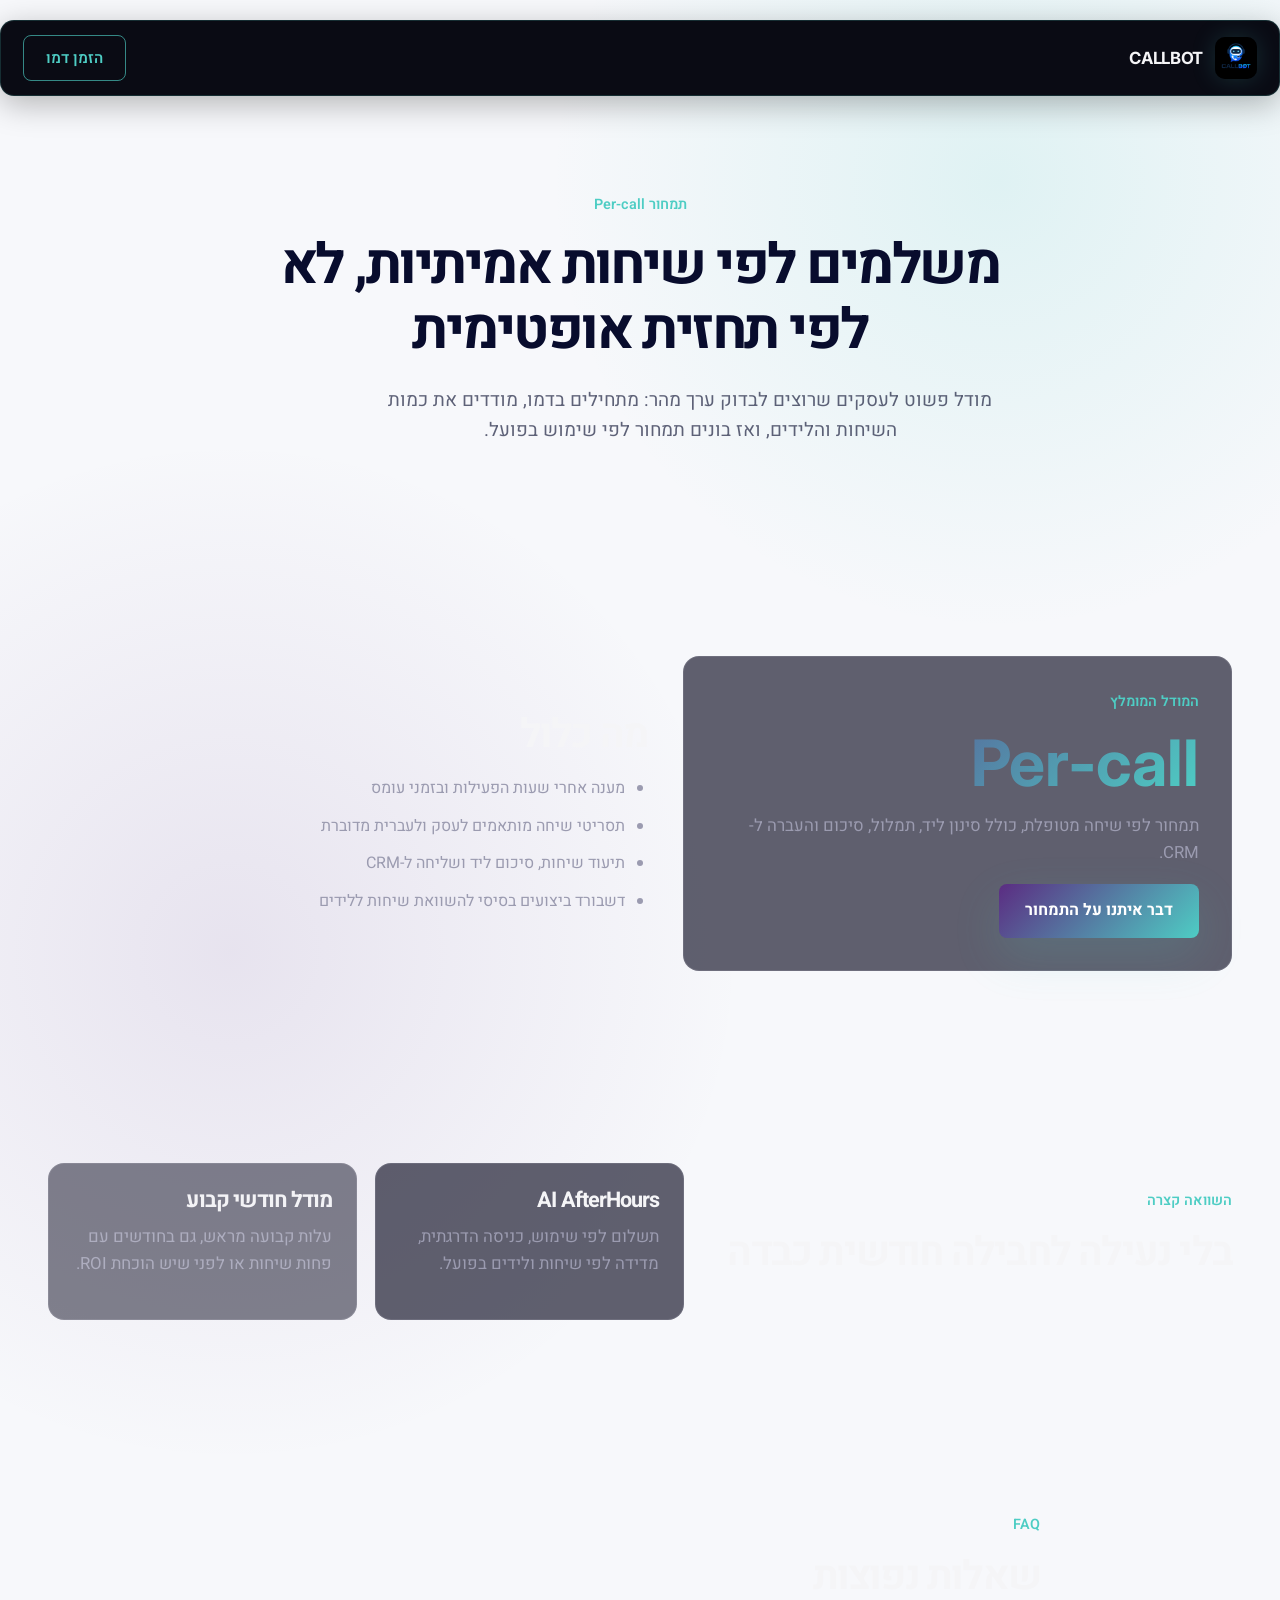
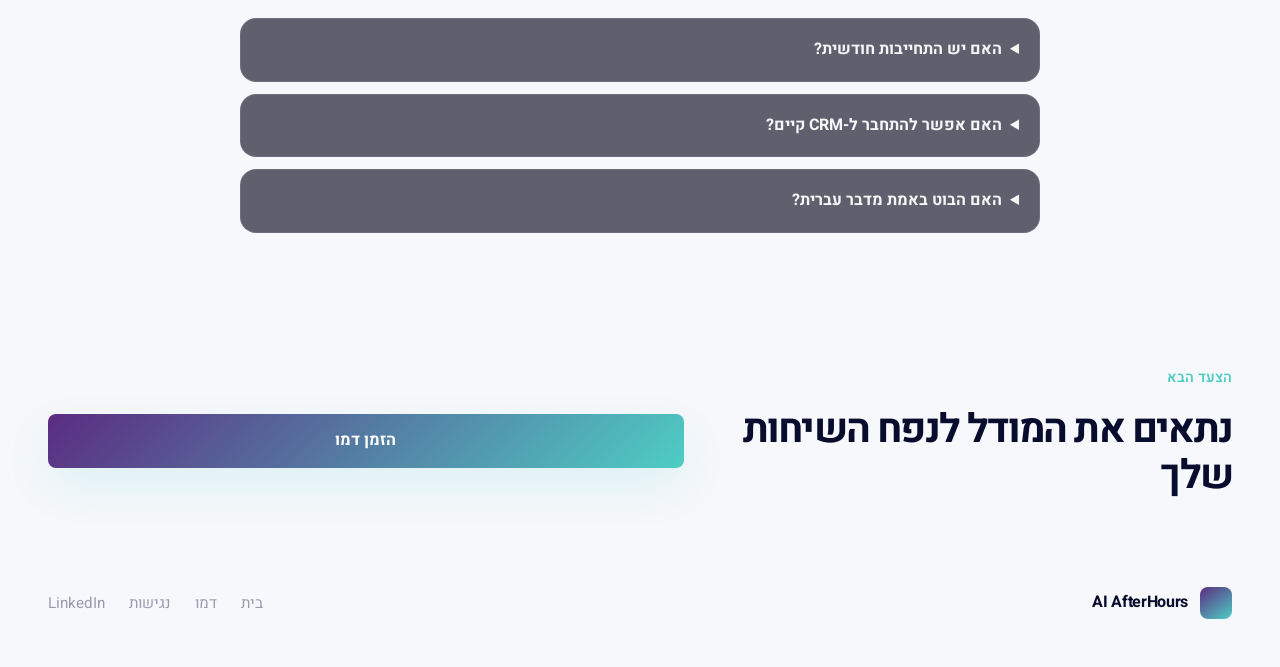
==== commit ad5bb25a: "Fix full-width desktop layout and keep mobile responsive design. Co-authored-by: Cursor <cursoragent" ====
--- a/pricing.html
+++ b/pricing.html
@@ -17,8 +17,8 @@
     <link rel="stylesheet" href="./styles.css" />
   </head>
   <body>
-    <div class="site-shell">
-      <header class="nav">
+    <div class="site-main">
+      <header class="nav container">
         <a class="logo" href="./index.html" aria-label="AI AfterHours">
           <img class="logo-image" src="./assets/callbot-logo.png" alt="CallBot" />
           <span class="logo-text">CALLBOT</span>
@@ -26,7 +26,7 @@
         <a class="nav-cta" href="./index.html#demo-form">הזמן דמו</a>
       </header>
 
-      <main>
+      <main class="container">
         <section class="section pricing-hero reveal">
           <span class="eyebrow">תמחור Per-call</span>
           <h1>משלמים לפי שיחות אמיתיות, לא לפי תחזית אופטימית</h1>
@@ -98,15 +98,17 @@
       </main>
 
       <footer class="footer">
-        <a class="logo" href="./index.html">
-          <span class="logo-mark"></span>
-          <span>AI AfterHours</span>
-        </a>
-        <div class="footer-links">
-          <a href="./index.html">בית</a>
-          <a href="./index.html#demo-form">דמו</a>
-          <a href="#">נגישות</a>
-          <a href="#">LinkedIn</a>
+        <div class="container footer-inner">
+          <a class="logo" href="./index.html">
+            <span class="logo-mark"></span>
+            <span>AI AfterHours</span>
+          </a>
+          <div class="footer-links">
+            <a href="./index.html">בית</a>
+            <a href="./index.html#demo-form">דמו</a>
+            <a href="#">נגישות</a>
+            <a href="#">LinkedIn</a>
+          </div>
         </div>
       </footer>
     </div>
--- a/styles.css
+++ b/styles.css
@@ -19,6 +19,8 @@
 html {
   scroll-behavior: smooth;
   overflow-x: hidden;
+  width: 100%;
+  max-width: 100%;
   -webkit-text-size-adjust: 100%;
   text-size-adjust: 100%;
 }
@@ -26,6 +28,8 @@
 body {
   margin: 0;
   min-width: 320px;
+  width: 100%;
+  max-width: 100%;
   overflow-x: hidden;
   padding-inline: env(safe-area-inset-left) env(safe-area-inset-right);
   background:
@@ -47,10 +51,22 @@
   font: inherit;
 }
 
-.site-shell {
-  width: min(100%, 1200px);
+.site-main {
+  width: 100%;
+  max-width: 100%;
+  margin: 0;
+}
+
+.container {
+  width: 100%;
+  max-width: 1280px;
   margin-inline: auto;
-  padding-inline: clamp(16px, 3vw, 36px);
+  padding-inline: clamp(20px, 4vw, 48px);
+}
+
+.site-shell,
+.container {
+  box-sizing: border-box;
 }
 
 .compact-shell {
@@ -162,7 +178,7 @@
   width: 100%;
   max-width: 100%;
   margin-inline: 0;
-  padding-inline: clamp(16px, 3vw, 36px);
+  padding-inline: 0;
   padding-block: 28px 48px;
   min-height: auto;
   isolation: isolate;
@@ -172,7 +188,6 @@
   position: relative;
   z-index: 1;
   width: 100%;
-  margin-inline: auto;
 }
 
 .hero-card {
@@ -1488,14 +1503,26 @@
   font-weight: 400;
 }
 
+.pricing-preview-inner,
+.final-cta-inner {
+  display: grid;
+  grid-template-columns: 1fr;
+  gap: 28px;
+  align-items: center;
+}
+
 .footer {
+  width: 100%;
+  padding-block: 34px 48px;
+  color: #080c2d;
+}
+
+.footer-inner {
   display: flex;
   flex-wrap: wrap;
   align-items: center;
   justify-content: space-between;
   gap: 24px;
-  padding-block: 34px 48px;
-  color: #080c2d;
 }
 
 .pricing-hero,
@@ -1658,9 +1685,7 @@
 }
 
 @media (max-width: 900px) {
-  .site-shell {
-    width: 100%;
-    max-width: 100%;
+  .container {
     padding-inline: 16px;
   }
 
@@ -2078,9 +2103,7 @@
 }
 
 @media (max-width: 760px) {
-  .site-shell {
-    width: 100%;
-    max-width: 100%;
+  .container {
     padding-inline: 16px;
   }
 
@@ -2136,6 +2159,76 @@
 
 }
 
+@media (min-width: 901px) {
+  .nav-toggle {
+    display: none !important;
+  }
+
+  .hero-card-nav {
+    align-items: center;
+  }
+
+  .hero-card-links {
+    position: static !important;
+    display: flex !important;
+    flex: 1;
+    flex-direction: row;
+    align-items: center;
+    justify-content: flex-end;
+    width: auto;
+    padding: 10px 14px;
+    box-shadow: 0 12px 28px rgba(37, 84, 184, 0.18);
+  }
+
+  .hero-card-body {
+    grid-template-columns: minmax(0, 1fr) minmax(380px, 1.05fr);
+    gap: 48px;
+    min-height: min(620px, calc(100dvh - 170px));
+  }
+
+  .hero-content {
+    align-items: flex-start;
+    text-align: start;
+    max-width: 620px;
+  }
+
+  .hero h1 {
+    font-size: clamp(2.75rem, 4.2vw, 4.8rem);
+    max-width: 100%;
+  }
+
+  .hero-lead-form.lead-form {
+    grid-template-columns: minmax(0, 1fr) minmax(0, 1fr) auto;
+    gap: 10px;
+    width: 100%;
+    max-width: 100%;
+    margin-inline: 0;
+  }
+
+  .hero-cta {
+    width: auto;
+    white-space: nowrap;
+  }
+
+  .hero-visual {
+    min-height: 440px;
+  }
+
+  .hero-robot-wrap {
+    min-height: 480px;
+  }
+
+  .roadmap-sticky {
+    min-height: 100vh;
+    min-height: 100dvh;
+    padding-block: 92px;
+  }
+
+  .final-cta-inner {
+    grid-template-columns: 0.95fr 1.05fr;
+  }
+}
+
 @media (min-width: 768px) {
   .pricing-preview-cards {
     grid-template-columns: repeat(2, minmax(0, 1fr));
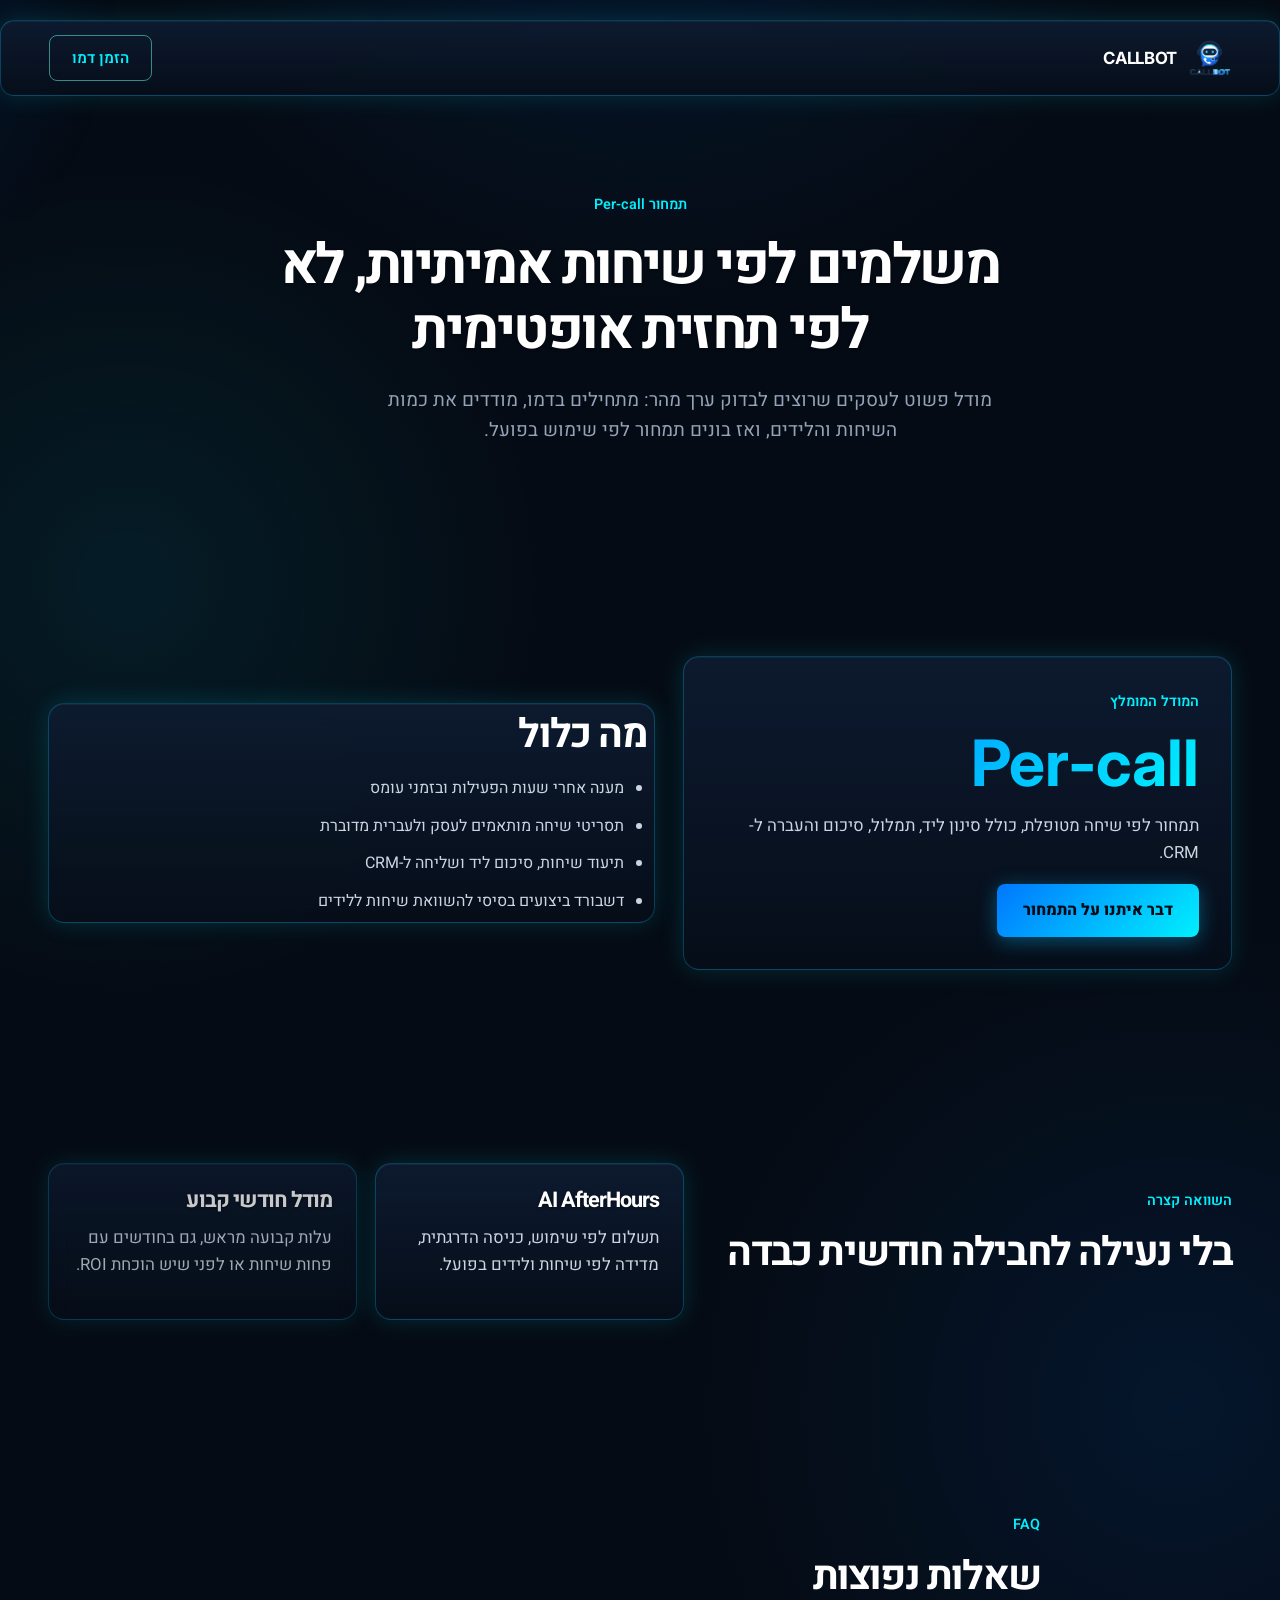
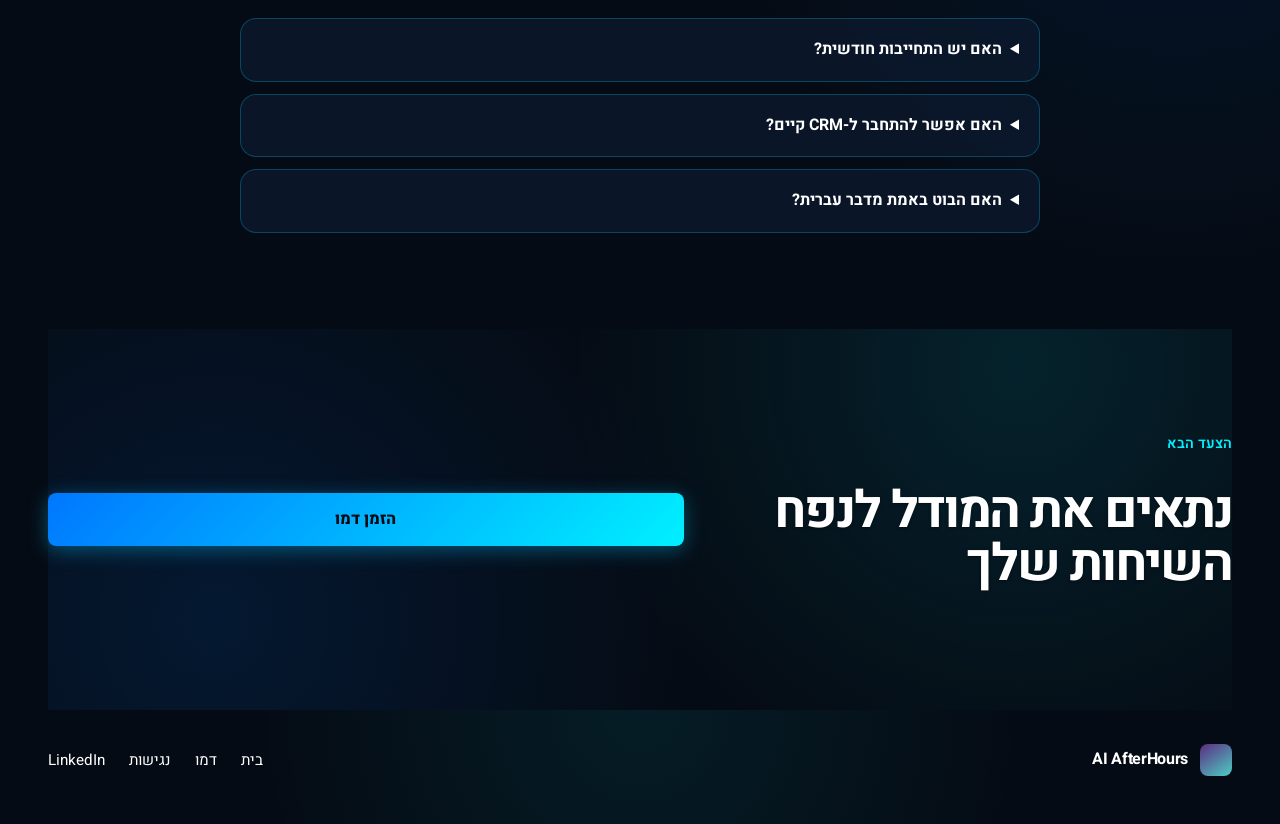
==== commit 2a660a85: "Fix hero robot transparency, timeline scroll, and footer logo. Replace the hero robot with a fully k" ====
--- a/pricing.html
+++ b/pricing.html
@@ -20,7 +20,7 @@
     <div class="site-main">
       <header class="nav container">
         <a class="logo" href="./index.html" aria-label="AI AfterHours">
-          <img class="logo-image" src="./assets/callbot-logo.png" alt="CallBot" />
+          <img class="logo-image" src="./assets/callbot-logo-transparent.png" alt="CallBot" />
           <span class="logo-text">CALLBOT</span>
         </a>
         <a class="nav-cta" href="./index.html#demo-form">הזמן דמו</a>
--- a/styles.css
+++ b/styles.css
@@ -59,7 +59,7 @@
 
 .container {
   width: 100%;
-  max-width: 1280px;
+  max-width: none;
   margin-inline: auto;
   padding-inline: clamp(20px, 4vw, 48px);
 }
@@ -109,9 +109,17 @@
   width: 42px;
   height: 42px;
   border-radius: 10px;
-  object-fit: cover;
-  object-position: center 42%;
-  box-shadow: 0 0 24px rgba(78, 205, 196, 0.18);
+  object-fit: contain;
+  object-position: center;
+  background: transparent;
+  box-shadow: none;
+}
+
+.footer .logo-image {
+  width: 46px;
+  height: 46px;
+  border-radius: 0;
+  filter: drop-shadow(0 0 18px rgba(0, 240, 255, 0.18));
 }
 
 .logo-text {
@@ -181,6 +189,10 @@
   padding-inline: 0;
   padding-block: 28px 48px;
   min-height: auto;
+  background:
+    radial-gradient(circle at 74% 22%, rgba(78, 205, 196, 0.18), transparent 28rem),
+    radial-gradient(circle at 18% 44%, rgba(91, 44, 130, 0.12), transparent 34rem),
+    #f7f8fb;
   isolation: isolate;
 }
 
@@ -194,7 +206,7 @@
   position: relative;
   overflow: hidden;
   min-height: min(760px, calc(100dvh - 56px));
-  padding: 28px 36px 48px;
+  padding: 28px 0 48px;
   background: transparent;
   color: #080c2d;
 }
@@ -220,6 +232,8 @@
   align-items: center;
   justify-content: space-between;
   gap: 14px;
+  max-width: 1440px;
+  margin-inline: auto;
 }
 
 .nav-toggle {
@@ -312,6 +326,8 @@
   grid-template-columns: minmax(0, 0.92fr) minmax(330px, 1.08fr);
   gap: 42px;
   align-items: center;
+  max-width: 1440px;
+  margin-inline: auto;
   min-height: min(620px, calc(100dvh - 170px));
 }
 
@@ -436,10 +452,10 @@
   inset: 10% 4% 12%;
   border-radius: 999px;
   background:
-    radial-gradient(circle at 46% 42%, rgba(255, 255, 255, 0.72), transparent 34%),
-    linear-gradient(145deg, rgba(91, 44, 130, 0.34), rgba(37, 99, 235, 0.32), rgba(78, 205, 196, 0.32));
-  filter: blur(30px);
-  opacity: 0.82;
+    radial-gradient(circle at 46% 42%, rgba(0, 240, 255, 0.22), transparent 36%),
+    radial-gradient(circle, rgba(0, 119, 255, 0.2), transparent 64%);
+  filter: blur(34px);
+  opacity: 0.9;
   content: "";
   pointer-events: none;
 }
@@ -463,8 +479,7 @@
   height: auto;
   object-fit: contain;
   filter:
-    drop-shadow(0 28px 38px rgba(8, 12, 45, 0.18))
-    drop-shadow(0 0 26px rgba(78, 205, 196, 0.18));
+    drop-shadow(0 28px 38px rgba(0, 0, 0, 0.45));
 }
 
 .phone-card {
@@ -1019,7 +1034,7 @@
   width: 100%;
   margin-inline: 0;
   margin-block: 0;
-  overflow: hidden;
+  overflow: visible;
   background: #f7f8fb;
   isolation: isolate;
 }
@@ -1088,7 +1103,7 @@
   width: 100%;
   margin-inline: auto;
   padding-inline: 24px;
-  padding-block: 92px;
+  padding-block: 92px 112px;
   background: #f7f8fb;
 }
 
@@ -1158,6 +1173,9 @@
   height: 420px;
   margin-block-start: 54px;
   margin-inline: auto;
+  padding-inline: 28px;
+  box-sizing: border-box;
+  overflow: visible;
 }
 
 .roadmap-svg {
@@ -1252,7 +1270,7 @@
 }
 
 .roadmap-node-1 {
-  left: 8.5%;
+  left: 10.5%;
   top: 73.5%;
 }
 
@@ -1509,6 +1527,8 @@
   grid-template-columns: 1fr;
   gap: 28px;
   align-items: center;
+  max-width: 1280px;
+  margin-inline: auto;
 }
 
 .footer {
@@ -1523,6 +1543,8 @@
   align-items: center;
   justify-content: space-between;
   gap: 24px;
+  max-width: 1280px;
+  margin-inline: auto;
 }
 
 .pricing-hero,
@@ -1695,7 +1717,7 @@
 
   .hero {
     padding-block: 20px 32px;
-    padding-inline: 16px;
+    padding-inline: 0;
   }
 
   .hero-card {
@@ -1859,7 +1881,7 @@
     font-size: 0.72rem;
   }
 
-  .pricing-preview {
+  .pricing-preview-inner {
     padding: 24px 0;
     grid-template-columns: 1fr;
     gap: 20px;
@@ -1873,13 +1895,13 @@
     padding: 22px;
   }
 
-  .final-cta {
+  .final-cta-inner {
     padding: 24px 0;
     grid-template-columns: 1fr;
     gap: 20px;
   }
 
-  .footer {
+  .footer-inner {
     flex-direction: column;
     align-items: center;
     gap: 18px;
@@ -1999,10 +2021,11 @@
   }
 
   .roadmap-section {
-    overflow: hidden;
+    overflow: visible;
     z-index: 20;
     width: 100%;
     margin-inline: 0;
+    min-height: 240vh;
   }
 
   .roadmap-sticky {
@@ -2014,16 +2037,16 @@
     width: 100%;
     max-width: none;
     margin-inline: auto;
-    padding-inline: 12px;
+    padding-inline: 14px;
     min-height: auto;
-    padding-block: 48px 32px;
+    padding-block: 56px 42px;
     background: #f7f8fb;
   }
 
   .roadmap-copy {
     flex-shrink: 0;
     width: 100%;
-    max-width: 360px;
+    max-width: 390px;
   }
 
   .roadmap-copy .eyebrow {
@@ -2055,10 +2078,12 @@
   .roadmap-stage {
     flex: none;
     width: 100%;
-    max-width: 320px;
-    height: 320px;
-    min-height: 280px;
-    margin-block-start: 8px;
+    max-width: 380px;
+    height: min(108vw, 500px);
+    min-height: 410px;
+    margin-block-start: 14px;
+    padding-inline: 12px;
+    overflow: visible;
   }
 
   .roadmap-svg-desktop {
@@ -2071,19 +2096,36 @@
 
   .roadmap-track,
   .roadmap-progress {
-    stroke-width: 20;
+    stroke-width: 24;
+  }
+
+  .roadmap-svg-mobile .roadmap-progress {
+    filter: drop-shadow(0 0 8px rgba(78, 205, 196, 0.45));
   }
 
   .roadmap-node {
-    width: 54px;
-    height: 54px;
-    border-radius: 14px;
-    font-size: 0.88rem;
+    width: 62px;
+    height: 62px;
+    border-radius: 16px;
+    font-size: 0.95rem;
+    backdrop-filter: none;
+  }
+
+  .roadmap-node.is-active {
+    animation: none;
+    box-shadow:
+      inset 0 1px 0 rgba(255, 255, 255, 0.12),
+      0 0 0 1px rgba(78, 205, 196, 0.12),
+      0 14px 34px rgba(8, 12, 45, 0.18);
+  }
+
+  .roadmap-node::before {
+    display: none;
   }
 
   .roadmap-node-1 {
     left: 50%;
-    top: 9%;
+    top: 11%;
   }
 
   .roadmap-node-2 {
@@ -2098,7 +2140,7 @@
 
   .roadmap-node-4 {
     left: 50%;
-    top: 91%;
+    top: 88%;
   }
 }
 
@@ -2153,7 +2195,7 @@
     font-size: 0.82rem;
   }
 
-  .final-cta {
+  .final-cta-inner {
     padding: 24px;
   }
 
@@ -2260,3 +2302,1886 @@
     grid-template-columns: 0.95fr 1.05fr;
   }
 }
+
+/* Dark luxury / cyber blue theme overrides */
+:root {
+  --bg-primary: #050b14;
+  --bg-secondary: #0a1424;
+  --bg-card: rgba(13, 27, 48, 0.72);
+  --bg-card-strong: rgba(8, 18, 34, 0.92);
+  --border-glow: rgba(0, 195, 255, 0.28);
+  --accent-cyan: #00f0ff;
+  --accent-blue: #0077ff;
+  --accent: var(--accent-cyan);
+  --primary: var(--accent-blue);
+  --panel: var(--bg-card-strong);
+  --panel-soft: var(--bg-card);
+  --border: var(--border-glow);
+  --text: #ffffff;
+  --text-main: #ffffff;
+  --text-muted: #94a3b8;
+  --muted: var(--text-muted);
+  --gradient: linear-gradient(135deg, var(--accent-blue), var(--accent-cyan));
+  --glow-shadow: 0 0 25px rgba(0, 240, 255, 0.15);
+}
+
+html,
+body {
+  width: 100%;
+  max-width: 100%;
+  margin: 0;
+  padding: 0;
+  overflow-x: hidden;
+  background-color: var(--bg-primary) !important;
+  color: var(--text-main) !important;
+}
+
+body {
+  background:
+    radial-gradient(circle at 50% -10%, rgba(0, 119, 255, 0.14), transparent 34rem),
+    radial-gradient(circle at 10% 24%, rgba(0, 240, 255, 0.08), transparent 26rem),
+    radial-gradient(circle at 92% 58%, rgba(0, 119, 255, 0.1), transparent 30rem),
+    var(--bg-primary) !important;
+}
+
+body::before {
+  position: fixed;
+  inset-block-start: -220px;
+  inset-inline-start: 50%;
+  z-index: 0;
+  width: min(860px, 120vw);
+  height: 440px;
+  background: radial-gradient(circle, rgba(0, 119, 255, 0.16), rgba(5, 11, 20, 0) 70%);
+  transform: translateX(-50%);
+  content: "";
+  pointer-events: none;
+}
+
+body::after {
+  position: fixed;
+  inset: 0;
+  z-index: 0;
+  background-image:
+    linear-gradient(rgba(0, 240, 255, 0.025) 1px, transparent 1px),
+    linear-gradient(90deg, rgba(0, 240, 255, 0.02) 1px, transparent 1px);
+  background-size: 88px 88px;
+  mask-image: radial-gradient(circle at 50% 0%, #000 0%, transparent 72%);
+  content: "";
+  pointer-events: none;
+}
+
+.site-main,
+section,
+header,
+footer,
+.hero,
+.roadmap-section,
+.roadmap-section.is-pinned,
+.roadmap-section.is-pinned .roadmap-sticky,
+.roadmap-sticky,
+.pricing-preview,
+.final-cta,
+.footer,
+.compact-shell {
+  position: relative;
+  z-index: 1;
+  background-color: transparent !important;
+}
+
+.roadmap-section::after {
+  background:
+    radial-gradient(circle at 50% 20%, rgba(0, 240, 255, 0.08), transparent 26rem),
+    linear-gradient(180deg, #050b14, #07111f) !important;
+}
+
+.roadmap-sticky,
+.roadmap-section.is-pinned .roadmap-sticky {
+  background:
+    radial-gradient(circle at 50% 22%, rgba(0, 119, 255, 0.13), transparent 30rem),
+    transparent !important;
+}
+
+.hero,
+.roadmap-section,
+.pricing-preview,
+.final-cta,
+.footer {
+  background:
+    radial-gradient(circle at 82% 10%, rgba(0, 240, 255, 0.1), transparent 28rem),
+    radial-gradient(circle at 14% 76%, rgba(0, 119, 255, 0.12), transparent 30rem),
+    var(--bg-primary) !important;
+}
+
+.hero-card {
+  color: var(--text-main) !important;
+}
+
+.hero-card-shape {
+  background:
+    radial-gradient(circle at 28% 16%, rgba(0, 240, 255, 0.34), transparent 20rem),
+    linear-gradient(145deg, rgba(0, 119, 255, 0.86), rgba(0, 240, 255, 0.34)) !important;
+  opacity: 0.54;
+  filter: blur(1px);
+}
+
+.nav,
+.hero-card-links,
+.pricing-card,
+.price-card,
+.pricing-preview-card,
+.card,
+.included-list,
+.comparison-grid > *,
+.next-steps > *,
+.lead-form,
+.final-cta-inner,
+.pricing-preview-inner {
+  border: 1px solid var(--border-glow) !important;
+  background:
+    linear-gradient(180deg, rgba(13, 27, 48, 0.82), rgba(5, 11, 20, 0.72)),
+    var(--bg-card) !important;
+  box-shadow:
+    var(--glow-shadow),
+    inset 0 1px 0 rgba(255, 255, 255, 0.05) !important;
+  backdrop-filter: blur(12px);
+}
+
+.pricing-card,
+.price-card,
+.pricing-preview-card,
+.card,
+.included-list,
+.comparison-grid > *,
+.next-steps > * {
+  border-radius: 16px !important;
+  transition:
+    transform 180ms ease,
+    border-color 180ms ease,
+    box-shadow 180ms ease;
+}
+
+.pricing-card:hover,
+.price-card:hover,
+.pricing-preview-card:hover,
+.card:hover,
+.comparison-grid > *:hover,
+.next-steps > *:hover {
+  border-color: rgba(0, 240, 255, 0.75) !important;
+  box-shadow:
+    0 0 35px rgba(0, 240, 255, 0.28),
+    inset 0 1px 0 rgba(255, 255, 255, 0.08) !important;
+  transform: translateY(-4px);
+}
+
+.hero-card-links {
+  color: var(--text-main) !important;
+}
+
+.hero-card-links a,
+.footer-links a {
+  color: var(--text-main) !important;
+}
+
+.hero-badge,
+.roadmap-link {
+  border: 1px solid rgba(0, 240, 255, 0.22) !important;
+  background: rgba(0, 240, 255, 0.08) !important;
+  color: var(--text-main) !important;
+  box-shadow: 0 0 22px rgba(0, 240, 255, 0.1);
+}
+
+.hero h1,
+.hero-subtitle,
+.roadmap-title,
+.roadmap-description,
+.roadmap-kicker,
+.pricing-preview-copy,
+.pricing-preview-copy h2,
+.final-cta h2,
+.final-cta p,
+.pricing-hero,
+.thank-you,
+.price-card,
+.included-list,
+.comparison,
+.faq,
+.footer {
+  color: var(--text-main) !important;
+}
+
+p,
+li,
+label,
+.pricing-period,
+.pricing-features,
+.footer-links,
+.hero-subtitle,
+.roadmap-description,
+.roadmap-kicker {
+  color: var(--text-muted) !important;
+}
+
+.eyebrow,
+.pricing-label,
+.badge-tag {
+  color: var(--accent-cyan) !important;
+}
+
+.badge-tag {
+  background: rgba(0, 240, 255, 0.12) !important;
+  box-shadow: inset 0 0 0 1px rgba(0, 240, 255, 0.25);
+}
+
+input,
+select,
+textarea {
+  min-width: 0;
+  border: 1px solid rgba(0, 195, 255, 0.24) !important;
+  border-radius: 10px !important;
+  background-color: rgba(5, 11, 20, 0.86) !important;
+  color: var(--text-main) !important;
+  box-shadow: inset 0 1px 0 rgba(255, 255, 255, 0.04) !important;
+  font-size: 16px !important;
+}
+
+input::placeholder,
+textarea::placeholder {
+  color: rgba(148, 163, 184, 0.72);
+}
+
+input:focus,
+textarea:focus,
+select:focus {
+  border-color: var(--accent-cyan) !important;
+  box-shadow:
+    0 0 0 3px rgba(0, 240, 255, 0.12),
+    0 0 18px rgba(0, 240, 255, 0.24) !important;
+  outline: none;
+}
+
+button,
+.button,
+.btn,
+a[class*="btn"] {
+  border: none !important;
+  background: linear-gradient(135deg, var(--accent-blue), var(--accent-cyan)) !important;
+  color: #050b14 !important;
+  box-shadow: 0 4px 20px rgba(0, 195, 255, 0.38) !important;
+  font-weight: 800 !important;
+  transition:
+    transform 180ms ease,
+    filter 180ms ease,
+    box-shadow 180ms ease !important;
+}
+
+button:hover,
+.button:hover,
+.btn:hover,
+a[class*="btn"]:hover {
+  filter: brightness(1.12);
+  box-shadow: 0 6px 28px rgba(0, 240, 255, 0.58) !important;
+  transform: translateY(-2px);
+}
+
+.nav-toggle {
+  border: 1px solid rgba(0, 240, 255, 0.24) !important;
+  background: rgba(5, 11, 20, 0.88) !important;
+  box-shadow: 0 0 18px rgba(0, 240, 255, 0.16) !important;
+}
+
+.nav-toggle span {
+  background: var(--accent-cyan) !important;
+}
+
+.hero-robot-wrap::before {
+  background:
+    radial-gradient(circle at 46% 42%, rgba(0, 240, 255, 0.3), transparent 36%),
+    radial-gradient(circle, rgba(0, 119, 255, 0.28), transparent 62%) !important;
+  filter: blur(34px);
+}
+
+.hero-robot-wrap::after {
+  background: rgba(0, 240, 255, 0.12) !important;
+}
+
+.hero-robot-image {
+  filter:
+    drop-shadow(0 30px 42px rgba(0, 0, 0, 0.45)) !important;
+}
+
+.roadmap-track {
+  stroke: rgba(0, 240, 255, 0.12) !important;
+}
+
+.roadmap-progress,
+.path-line {
+  stroke: var(--accent-cyan) !important;
+  filter: drop-shadow(0 0 8px rgba(0, 240, 255, 0.75));
+}
+
+.roadmap-node {
+  border-color: rgba(0, 195, 255, 0.22) !important;
+  background: rgba(13, 27, 48, 0.76) !important;
+  color: rgba(255, 255, 255, 0.72) !important;
+  box-shadow:
+    inset 0 1px 0 rgba(255, 255, 255, 0.06),
+    0 14px 42px rgba(0, 0, 0, 0.34) !important;
+}
+
+.roadmap-node.is-active {
+  border-color: rgba(0, 240, 255, 0.82) !important;
+  background:
+    linear-gradient(145deg, rgba(0, 119, 255, 0.72), rgba(0, 240, 255, 0.24)),
+    rgba(13, 27, 48, 0.94) !important;
+  color: var(--text-main) !important;
+  box-shadow:
+    inset 0 1px 0 rgba(255, 255, 255, 0.1),
+    0 0 0 1px rgba(0, 240, 255, 0.18),
+    0 0 34px rgba(0, 240, 255, 0.42),
+    0 24px 64px rgba(0, 0, 0, 0.46) !important;
+}
+
+@media (max-width: 900px) {
+  .container,
+  section {
+    max-width: 100%;
+    padding-left: 16px !important;
+    padding-right: 16px !important;
+  }
+
+  .hero {
+    padding-inline: 0 !important;
+  }
+
+  .hero-card {
+    min-height: auto;
+    padding-bottom: 24px;
+  }
+
+  .hero-card-body,
+  .pricing-preview-inner,
+  .final-cta-inner,
+  .roadmap-sticky {
+    width: 100%;
+    max-width: 100%;
+  }
+
+  .hero-visual,
+  .hero-robot-wrap {
+    min-height: 340px;
+  }
+
+  .hero-robot-image {
+    width: min(92%, 330px);
+  }
+
+  .roadmap-section {
+    padding-inline: 0 !important;
+  }
+
+  .roadmap-sticky {
+    padding: 56px 16px 42px !important;
+  }
+
+  .roadmap-stage {
+    width: min(100%, 390px);
+    max-width: 100%;
+  }
+}
+
+/* Premium cyber interactions and high-contrast content */
+body::after {
+  opacity: 0.58;
+  animation: hologram-grid-pan 28s linear infinite, hologram-grid-pulse 8s ease-in-out infinite;
+  will-change: background-position, opacity;
+}
+
+.site-main {
+  isolation: isolate;
+}
+
+.hero h1,
+.roadmap-title,
+.voice-demo-section h2,
+.pricing-preview h2,
+.final-cta h2,
+.pricing-hero h1,
+.thank-you h1,
+.price-card h2,
+.card h2,
+.card h3 {
+  color: #ffffff !important;
+  text-shadow: 0 1px 3px rgba(0, 0, 0, 0.42);
+}
+
+.hero-subtitle,
+.roadmap-description,
+.roadmap-kicker,
+.voice-demo-copy p,
+.pricing-preview p,
+.final-cta p,
+.price-card p,
+.card p,
+.included-list li {
+  color: #cbd5e1 !important;
+}
+
+.roadmap-copy {
+  min-height: 245px;
+}
+
+.roadmap-title,
+.roadmap-description,
+.roadmap-kicker,
+.roadmap-link {
+  visibility: visible !important;
+}
+
+.roadmap-progress {
+  will-change: stroke-dashoffset;
+  transform: translateZ(0);
+  backface-visibility: hidden;
+  transition: stroke-dashoffset 100ms linear;
+}
+
+.roadmap-node {
+  will-change: transform;
+  transform: translate(-50%, -50%) translateZ(0);
+  backface-visibility: hidden;
+}
+
+.roadmap-node.is-active {
+  transform: translate(-50%, -50%) translateZ(0) scale(1.06);
+}
+
+.tilt-card {
+  --tilt-x: 0deg;
+  --tilt-y: 0deg;
+  --glow-x: 50%;
+  --glow-y: 50%;
+  position: relative;
+  overflow: hidden;
+  transform: perspective(900px) rotateX(var(--tilt-x)) rotateY(var(--tilt-y)) translateZ(0);
+  transform-style: preserve-3d;
+  will-change: transform;
+  transition:
+    transform 180ms ease-out,
+    border-color 180ms ease,
+    box-shadow 180ms ease;
+}
+
+.tilt-card::after,
+.tilt-glow {
+  position: absolute;
+  inset: 0;
+  z-index: 0;
+  background: radial-gradient(
+    320px circle at var(--glow-x) var(--glow-y),
+    rgba(0, 240, 255, 0.18),
+    transparent 58%
+  );
+  opacity: 0;
+  content: "";
+  pointer-events: none;
+  transition: opacity 180ms ease;
+}
+
+.tilt-card.is-tilting::after,
+.tilt-card.is-tilting .tilt-glow {
+  opacity: 1;
+}
+
+.tilt-card > *:not(.tilt-glow) {
+  position: relative;
+  z-index: 1;
+}
+
+.voice-demo-section {
+  overflow: hidden;
+  padding-block: 110px;
+  background:
+    radial-gradient(circle at 76% 44%, rgba(0, 119, 255, 0.2), transparent 28rem),
+    var(--bg-primary) !important;
+}
+
+.voice-demo-layout {
+  display: grid;
+  grid-template-columns: minmax(0, 0.82fr) minmax(420px, 1.18fr);
+  align-items: center;
+  gap: clamp(40px, 7vw, 110px);
+  max-width: 1280px;
+}
+
+.voice-demo-copy {
+  max-width: 560px;
+}
+
+.voice-demo-copy h2 {
+  margin-block-end: 18px;
+  font-size: clamp(2.2rem, 5vw, 4.4rem);
+}
+
+.voice-demo-copy p {
+  margin-block-end: 28px;
+  font-size: 1.06rem;
+}
+
+.voice-demo-tabs {
+  display: inline-flex;
+  gap: 6px;
+  padding: 5px;
+  border: 1px solid rgba(0, 195, 255, 0.2);
+  border-radius: 14px;
+  background: rgba(5, 11, 20, 0.72);
+}
+
+.voice-demo-tab {
+  min-height: 42px;
+  padding: 9px 18px;
+  border: 1px solid transparent !important;
+  border-radius: 10px !important;
+  background: transparent !important;
+  color: #94a3b8 !important;
+  box-shadow: none !important;
+  font-size: 0.9rem;
+}
+
+.voice-demo-tab:hover {
+  transform: none;
+  color: #ffffff !important;
+  box-shadow: none !important;
+}
+
+.voice-demo-tab.is-active {
+  border-color: rgba(0, 240, 255, 0.34) !important;
+  background: linear-gradient(135deg, rgba(0, 119, 255, 0.3), rgba(0, 240, 255, 0.12)) !important;
+  color: #ffffff !important;
+  box-shadow: 0 0 20px rgba(0, 240, 255, 0.13) !important;
+}
+
+.voice-demo-card {
+  width: 100%;
+  max-width: 620px;
+  min-height: 520px;
+  margin-inline: auto;
+  padding: 24px;
+  border: 1px solid rgba(0, 240, 255, 0.32);
+  border-radius: 24px;
+  background:
+    linear-gradient(155deg, rgba(15, 34, 58, 0.94), rgba(5, 11, 20, 0.96)),
+    var(--bg-card);
+  box-shadow:
+    0 32px 90px rgba(0, 0, 0, 0.46),
+    0 0 42px rgba(0, 195, 255, 0.14),
+    inset 0 1px 0 rgba(255, 255, 255, 0.06);
+}
+
+.voice-demo-header,
+.voice-demo-footer,
+.voice-demo-agent,
+.voice-demo-channel {
+  display: flex;
+  align-items: center;
+}
+
+.voice-demo-header,
+.voice-demo-footer,
+.voice-demo-channel {
+  justify-content: space-between;
+}
+
+.voice-demo-header {
+  margin-block-end: 22px;
+}
+
+.voice-demo-agent {
+  gap: 12px;
+}
+
+.voice-demo-avatar {
+  display: grid;
+  width: 46px;
+  height: 46px;
+  place-items: center;
+  border: 1px solid rgba(0, 240, 255, 0.38);
+  border-radius: 14px;
+  background: linear-gradient(145deg, rgba(0, 119, 255, 0.45), rgba(0, 240, 255, 0.14));
+  color: #ffffff !important;
+  font-family: "Inter", sans-serif;
+  font-size: 0.78rem;
+  font-weight: 800;
+  box-shadow: 0 0 20px rgba(0, 240, 255, 0.15);
+}
+
+.voice-demo-agent strong {
+  display: block;
+  color: #ffffff;
+}
+
+.voice-demo-agent div > span {
+  display: flex;
+  align-items: center;
+  gap: 6px;
+  color: #94a3b8 !important;
+  font-size: 0.78rem;
+}
+
+.voice-demo-agent i {
+  width: 7px;
+  height: 7px;
+  border-radius: 50%;
+  background: #2cff9c;
+  box-shadow: 0 0 10px rgba(44, 255, 156, 0.75);
+}
+
+.voice-demo-status {
+  padding: 5px 9px;
+  border: 1px solid rgba(44, 255, 156, 0.28);
+  border-radius: 99px;
+  background: rgba(44, 255, 156, 0.08);
+  color: #77ffc2 !important;
+  font-family: "Inter", sans-serif;
+  font-size: 0.68rem;
+  font-weight: 800;
+  letter-spacing: 0.08em;
+}
+
+.voice-demo-screen {
+  min-height: 380px;
+  padding: 20px;
+  border: 1px solid rgba(0, 195, 255, 0.16);
+  border-radius: 18px;
+  background:
+    linear-gradient(rgba(0, 240, 255, 0.02) 1px, transparent 1px),
+    linear-gradient(90deg, rgba(0, 240, 255, 0.02) 1px, transparent 1px),
+    rgba(2, 8, 17, 0.72);
+  background-size: 28px 28px;
+}
+
+.voice-demo-channel {
+  margin-block-end: 22px;
+  padding-block-end: 14px;
+  border-block-end: 1px solid rgba(0, 195, 255, 0.12);
+}
+
+.voice-demo-channel-label,
+.voice-demo-timer {
+  color: #cbd5e1 !important;
+  font-size: 0.8rem;
+}
+
+.voice-demo-timer {
+  direction: ltr;
+  font-family: "Inter", sans-serif;
+}
+
+.voice-demo-messages {
+  display: flex;
+  flex-direction: column;
+  gap: 11px;
+}
+
+.demo-message {
+  width: fit-content;
+  max-width: 84%;
+  margin: 0;
+  padding: 11px 14px;
+  border: 1px solid rgba(0, 195, 255, 0.15);
+  border-radius: 14px;
+  color: #ffffff !important;
+  font-size: 0.91rem;
+  line-height: 1.45;
+  opacity: 1;
+  transform: translateY(0);
+  transition: opacity 220ms ease, transform 220ms ease;
+}
+
+.demo-message.is-changing {
+  opacity: 0;
+  transform: translateY(7px);
+}
+
+.demo-message-user {
+  align-self: flex-start;
+  border-end-start-radius: 4px;
+  background: rgba(148, 163, 184, 0.1);
+}
+
+.demo-message-bot {
+  align-self: flex-end;
+  border-color: rgba(0, 240, 255, 0.26);
+  border-end-end-radius: 4px;
+  background: linear-gradient(135deg, rgba(0, 119, 255, 0.3), rgba(0, 240, 255, 0.1));
+  box-shadow: 0 0 18px rgba(0, 240, 255, 0.08);
+}
+
+.voice-demo-wave {
+  display: flex;
+  align-items: center;
+  justify-content: center;
+  gap: 5px;
+  height: 72px;
+  margin-block-start: 15px;
+}
+
+.voice-demo-wave span {
+  width: 4px;
+  height: 18px;
+  border-radius: 99px;
+  background: linear-gradient(180deg, var(--accent-cyan), var(--accent-blue));
+  box-shadow: 0 0 9px rgba(0, 240, 255, 0.42);
+  animation: voice-wave 1.05s ease-in-out infinite;
+}
+
+.voice-demo-wave span:nth-child(2n) {
+  animation-delay: -0.7s;
+}
+
+.voice-demo-wave span:nth-child(3n) {
+  animation-delay: -0.35s;
+}
+
+.voice-demo-wave span:nth-child(4n) {
+  animation-delay: -0.15s;
+}
+
+.voice-demo-footer {
+  gap: 12px;
+  padding-block-start: 18px;
+  color: #94a3b8;
+  font-size: 0.78rem;
+}
+
+.voice-demo-footer span {
+  color: #94a3b8 !important;
+}
+
+.voice-demo-footer strong {
+  color: var(--accent-cyan);
+}
+
+@keyframes hologram-grid-pan {
+  from {
+    background-position: 0 0, 0 0;
+  }
+  to {
+    background-position: 88px 88px, -88px 88px;
+  }
+}
+
+@keyframes hologram-grid-pulse {
+  0%,
+  100% {
+    opacity: 0.38;
+  }
+  50% {
+    opacity: 0.62;
+  }
+}
+
+@keyframes voice-wave {
+  0%,
+  100% {
+    height: 14px;
+    opacity: 0.55;
+  }
+  50% {
+    height: 48px;
+    opacity: 1;
+  }
+}
+
+@media (max-width: 900px) {
+  body::after {
+    animation-duration: 42s, 10s;
+    opacity: 0.38;
+  }
+
+  .roadmap-copy {
+    min-height: 225px;
+  }
+
+  .voice-demo-section {
+    padding-block: 74px;
+  }
+
+  .voice-demo-layout {
+    grid-template-columns: 1fr;
+    gap: 34px;
+  }
+
+  .voice-demo-copy {
+    max-width: 100%;
+    text-align: center;
+  }
+
+  .voice-demo-tabs {
+    width: 100%;
+  }
+
+  .voice-demo-tab {
+    flex: 1;
+  }
+
+  .voice-demo-card {
+    min-height: auto;
+    padding: 16px;
+    border-radius: 20px;
+    transform: none !important;
+  }
+
+  .voice-demo-screen {
+    min-height: 350px;
+    padding: 16px;
+  }
+
+  .demo-message {
+    max-width: 92%;
+  }
+}
+
+@media (hover: none), (pointer: coarse) {
+  .tilt-card {
+    transform: none !important;
+  }
+
+  .tilt-card::after,
+  .tilt-glow {
+    display: none;
+  }
+}
+
+@media (prefers-reduced-motion: reduce) {
+  body::after,
+  .voice-demo-wave span {
+    animation: none !important;
+  }
+
+  .roadmap-progress,
+  .tilt-card,
+  .demo-message {
+    transition: none !important;
+  }
+}
+
+/* =========================================================
+   FULL-WIDTH REBUILD: glass navbar, floating hero,
+   before/after comparison, FAQ accordion
+   ========================================================= */
+
+html,
+body {
+  width: 100% !important;
+  max-width: 100% !important;
+  margin: 0 !important;
+  padding: 0 !important;
+  overflow-x: hidden !important;
+}
+
+.site-main {
+  width: 100%;
+  max-width: 100%;
+}
+
+.container {
+  width: 100%;
+  max-width: 100%;
+  margin-inline: auto;
+  padding-inline: clamp(16px, 4vw, 48px);
+}
+
+/* ---------- Glassmorphism navbar ---------- */
+.site-header {
+  position: sticky;
+  inset-block-start: 0;
+  z-index: 1400;
+  width: 100%;
+  padding: 12px clamp(14px, 4vw, 46px);
+}
+
+.site-header-inner {
+  display: flex;
+  align-items: center;
+  justify-content: space-between;
+  gap: 18px;
+  max-width: 1360px;
+  margin-inline: auto;
+  padding: 11px 18px;
+  border: 1px solid rgba(0, 240, 255, 0.16);
+  border-radius: 16px;
+  background: rgba(6, 14, 26, 0.55);
+  box-shadow: 0 12px 34px rgba(0, 0, 0, 0.34);
+  backdrop-filter: blur(16px) saturate(140%);
+  -webkit-backdrop-filter: blur(16px) saturate(140%);
+  transition: background 220ms ease, border-color 220ms ease, box-shadow 220ms ease;
+}
+
+.site-header.is-scrolled .site-header-inner {
+  border-color: rgba(0, 240, 255, 0.28);
+  background: rgba(5, 11, 20, 0.82);
+  box-shadow: 0 16px 40px rgba(0, 0, 0, 0.46);
+}
+
+.site-logo {
+  display: inline-flex;
+  align-items: center;
+  gap: 10px;
+  color: #ffffff;
+  font-family: "Inter", "Heebo", sans-serif;
+  font-weight: 800;
+  letter-spacing: -0.02em;
+}
+
+.site-logo img {
+  width: 40px;
+  height: 40px;
+  object-fit: contain;
+  filter: drop-shadow(0 0 16px rgba(0, 240, 255, 0.35));
+}
+
+.site-nav {
+  display: flex;
+  align-items: center;
+  gap: 8px 22px;
+}
+
+.site-nav a {
+  color: rgba(255, 255, 255, 0.82);
+  font-weight: 600;
+  font-size: 0.96rem;
+  transition: color 150ms ease;
+}
+
+.site-nav a:hover {
+  color: #ffffff;
+}
+
+.site-nav .site-nav-cta {
+  padding: 9px 20px;
+  border-radius: 10px;
+  background: linear-gradient(135deg, var(--accent-blue), var(--accent-cyan));
+  color: #050b14 !important;
+  font-weight: 800;
+  box-shadow: 0 4px 18px rgba(0, 195, 255, 0.35);
+}
+
+.site-nav .site-nav-cta:hover {
+  color: #050b14 !important;
+}
+
+.nav-toggle {
+  position: relative;
+  z-index: 1500;
+}
+
+@media (max-width: 900px) {
+  .site-header-inner {
+    backdrop-filter: none !important;
+    -webkit-backdrop-filter: none !important;
+    background: rgba(5, 11, 20, 0.86);
+  }
+
+  .site-nav {
+    position: fixed;
+    inset: 0;
+    z-index: 1200;
+    flex-direction: column;
+    align-items: center;
+    justify-content: center;
+    gap: 26px;
+    padding: 96px 24px 48px;
+    background: rgba(4, 9, 17, 0.94);
+    backdrop-filter: blur(20px) saturate(140%);
+    -webkit-backdrop-filter: blur(20px) saturate(140%);
+    opacity: 0;
+    visibility: hidden;
+    transform: translateY(-6px);
+    transition: opacity 240ms ease, transform 240ms ease, visibility 240ms ease;
+  }
+
+  .site-nav.is-open {
+    opacity: 1;
+    visibility: visible;
+    transform: none;
+  }
+
+  .site-nav a {
+    font-size: 1.5rem;
+  }
+
+  .site-nav .site-nav-cta {
+    padding: 14px 34px;
+    font-size: 1.15rem;
+  }
+
+  body.nav-open {
+    overflow: hidden;
+  }
+}
+
+/* ---------- Hero: floating, full-width ---------- */
+.hero {
+  overflow: visible !important;
+  padding-block: clamp(20px, 4vw, 56px) clamp(44px, 7vw, 96px) !important;
+}
+
+.hero-glow {
+  position: absolute;
+  inset: 0;
+  z-index: 0;
+  pointer-events: none;
+  background:
+    radial-gradient(circle at 72% 26%, rgba(0, 240, 255, 0.16), transparent 34%),
+    radial-gradient(circle at 24% 60%, rgba(0, 119, 255, 0.2), transparent 42%);
+  filter: blur(6px);
+}
+
+.hero-inner {
+  position: relative;
+  z-index: 1;
+  display: grid;
+  grid-template-columns: 1.04fr 0.96fr;
+  align-items: center;
+  gap: clamp(28px, 5vw, 72px);
+  width: 100%;
+  max-width: 1360px;
+  margin-inline: auto;
+}
+
+.hero-content {
+  display: flex;
+  flex-direction: column;
+  align-items: flex-start;
+  max-width: 640px;
+  text-align: start;
+}
+
+.hero h1 {
+  margin-block-end: 22px;
+  color: #ffffff !important;
+  font-size: clamp(2.15rem, 3.8vw, 4.1rem);
+  line-height: 1.1;
+  letter-spacing: -0.03em;
+  text-shadow: 0 2px 22px rgba(0, 0, 0, 0.42);
+}
+
+.hero-subtitle {
+  max-width: 560px;
+  margin-block: 0 32px;
+  color: #cbd5e1 !important;
+  font-size: clamp(1rem, 1.55vw, 1.22rem);
+  line-height: 1.6;
+}
+
+.hero-lead-form.lead-form {
+  display: grid;
+  grid-template-columns: minmax(0, 1fr) minmax(0, 1fr) auto;
+  gap: 12px;
+  width: 100%;
+  max-width: 660px;
+  padding: 14px;
+  border: 1px solid rgba(0, 240, 255, 0.18);
+  border-radius: 18px;
+  background: rgba(8, 18, 34, 0.55);
+  box-shadow: 0 22px 54px rgba(0, 0, 0, 0.36), 0 0 30px rgba(0, 195, 255, 0.1);
+  backdrop-filter: blur(12px);
+  -webkit-backdrop-filter: blur(12px);
+}
+
+.hero-lead-form.lead-form label {
+  margin: 0;
+}
+
+.hero-lead-form.lead-form input {
+  min-height: 52px;
+  border-radius: 12px !important;
+}
+
+.hero-cta {
+  min-height: 52px;
+  padding-inline: 26px;
+  border-radius: 12px !important;
+  white-space: nowrap;
+}
+
+.hero-visual {
+  position: relative;
+  z-index: 1;
+  display: grid;
+  place-items: center;
+  min-height: auto !important;
+}
+
+.hero-robot-wrap {
+  position: relative;
+  display: grid;
+  place-items: center;
+  width: 100%;
+  min-height: auto !important;
+}
+
+.hero-robot-wrap::before {
+  position: absolute;
+  inset: 8% 6% 12%;
+  z-index: 0;
+  border-radius: 50%;
+  background:
+    radial-gradient(circle at 50% 45%, rgba(0, 240, 255, 0.28), transparent 46%),
+    radial-gradient(circle, rgba(0, 119, 255, 0.26), transparent 64%);
+  filter: blur(40px);
+  content: "";
+  pointer-events: none;
+}
+
+.hero-robot-wrap::after {
+  position: absolute;
+  inset-block-end: 4%;
+  z-index: 0;
+  width: 62%;
+  height: 34px;
+  border-radius: 50%;
+  background: rgba(0, 240, 255, 0.12);
+  filter: blur(20px);
+  content: "";
+  pointer-events: none;
+}
+
+.hero-robot-image {
+  position: relative;
+  z-index: 1;
+  width: min(100%, 470px);
+  height: auto;
+  background: transparent;
+  filter:
+    drop-shadow(0 30px 44px rgba(0, 0, 0, 0.45));
+}
+
+@media (max-width: 900px) {
+  .hero-inner {
+    grid-template-columns: 1fr;
+    gap: 26px;
+    text-align: center;
+  }
+
+  .hero-content {
+    align-items: center;
+    max-width: 100%;
+    margin-inline: auto;
+    text-align: center;
+  }
+
+  .hero-subtitle {
+    max-width: 100%;
+  }
+
+  .hero-lead-form.lead-form {
+    grid-template-columns: 1fr;
+    max-width: 100%;
+  }
+
+  .hero-cta {
+    width: 100%;
+  }
+
+  .hero-robot-image {
+    width: min(72%, 300px);
+  }
+}
+
+/* ---------- Before / After comparison ---------- */
+.compare-section {
+  padding-block: clamp(70px, 8vw, 120px);
+  background:
+    radial-gradient(circle at 20% 30%, rgba(0, 119, 255, 0.14), transparent 30rem),
+    var(--bg-primary) !important;
+}
+
+.compare-inner {
+  display: flex;
+  flex-direction: column;
+  align-items: center;
+  gap: 34px;
+  max-width: 1080px;
+}
+
+.compare-copy {
+  max-width: 640px;
+  text-align: center;
+}
+
+.compare-copy h2 {
+  margin-block-end: 14px;
+  color: #ffffff !important;
+  font-size: clamp(1.9rem, 4vw, 3.2rem);
+}
+
+.compare-copy p {
+  color: #cbd5e1 !important;
+}
+
+.compare-card {
+  position: relative;
+  width: 100%;
+  padding: clamp(18px, 3vw, 32px);
+  border: 1px solid rgba(0, 240, 255, 0.28);
+  border-radius: 26px;
+  background: linear-gradient(160deg, rgba(15, 34, 58, 0.9), rgba(5, 11, 20, 0.94));
+  box-shadow: 0 32px 84px rgba(0, 0, 0, 0.46), 0 0 46px rgba(0, 195, 255, 0.14);
+  overflow: hidden;
+}
+
+.compare-toggle {
+  position: relative;
+  display: grid;
+  grid-template-columns: 1fr 1fr;
+  gap: 4px;
+  width: min(340px, 100%);
+  margin: 0 auto 28px;
+  padding: 5px;
+  border: 1px solid rgba(0, 195, 255, 0.2);
+  border-radius: 14px;
+  background: rgba(5, 11, 20, 0.72);
+}
+
+.compare-toggle-btn {
+  position: relative;
+  z-index: 2;
+  min-height: 44px;
+  border: none !important;
+  border-radius: 10px !important;
+  background: transparent !important;
+  color: #94a3b8 !important;
+  box-shadow: none !important;
+  font-weight: 700;
+  cursor: pointer;
+  transition: color 220ms ease, transform 220ms ease !important;
+}
+
+.compare-toggle-btn:hover {
+  transform: none;
+  color: #ffffff !important;
+  box-shadow: none !important;
+}
+
+.compare-toggle-btn.is-active {
+  color: #ffffff !important;
+}
+
+.compare-toggle-thumb {
+  position: absolute;
+  z-index: 1;
+  inset-block: 5px;
+  inset-inline-start: 5px;
+  width: calc(50% - 5px);
+  border-radius: 10px;
+  background: linear-gradient(135deg, rgba(0, 119, 255, 0.55), rgba(0, 240, 255, 0.2));
+  box-shadow: 0 0 22px rgba(0, 240, 255, 0.22);
+  transition: transform 300ms cubic-bezier(0.4, 0, 0.2, 1);
+}
+
+.compare-stage {
+  display: grid;
+}
+
+.compare-panel {
+  grid-area: 1 / 1;
+  opacity: 0;
+  visibility: hidden;
+  transform: translateY(12px) scale(0.99);
+  transition: opacity 320ms ease, transform 320ms ease, visibility 320ms ease;
+  pointer-events: none;
+}
+
+.compare-card[data-mode="before"] .compare-panel-before,
+.compare-card[data-mode="after"] .compare-panel-after {
+  opacity: 1;
+  visibility: visible;
+  transform: none;
+  pointer-events: auto;
+}
+
+.compare-panel-head {
+  display: flex;
+  align-items: center;
+  justify-content: space-between;
+  margin-block-end: 18px;
+}
+
+.compare-tag {
+  padding: 6px 13px;
+  border-radius: 99px;
+  font-size: 0.78rem;
+  font-weight: 800;
+}
+
+.compare-tag-danger {
+  border: 1px solid rgba(255, 90, 90, 0.32);
+  background: rgba(255, 90, 90, 0.12);
+  color: #ff9d9d !important;
+}
+
+.compare-tag-success {
+  border: 1px solid rgba(44, 255, 156, 0.32);
+  background: rgba(44, 255, 156, 0.1);
+  color: #7dffc6 !important;
+}
+
+.compare-time {
+  color: #94a3b8;
+  font-family: "Inter", sans-serif;
+  font-size: 0.86rem;
+}
+
+.compare-list {
+  display: flex;
+  flex-direction: column;
+  gap: 12px;
+  margin: 0;
+  padding: 0;
+  list-style: none;
+}
+
+.compare-item {
+  display: flex;
+  align-items: flex-start;
+  gap: 12px;
+  padding: 14px 16px;
+  border: 1px solid rgba(255, 255, 255, 0.06);
+  border-radius: 14px;
+  background: rgba(255, 255, 255, 0.03);
+}
+
+.compare-item strong {
+  display: block;
+  margin-block-end: 2px;
+  color: #ffffff;
+  font-size: 0.98rem;
+}
+
+.compare-item div span {
+  color: #94a3b8;
+  font-size: 0.85rem;
+}
+
+.compare-dot {
+  flex-shrink: 0;
+  width: 12px;
+  height: 12px;
+  margin-block-start: 5px;
+  border-radius: 50%;
+}
+
+.compare-item-danger {
+  border-color: rgba(255, 90, 90, 0.22);
+  background: rgba(255, 90, 90, 0.06);
+}
+
+.compare-item-danger .compare-dot {
+  background: #ff5f5f;
+  box-shadow: 0 0 10px rgba(255, 95, 95, 0.7);
+}
+
+.compare-item-success {
+  border-color: rgba(44, 255, 156, 0.22);
+  background: rgba(44, 255, 156, 0.05);
+}
+
+.compare-item-success .compare-dot {
+  background: #2cff9c;
+  box-shadow: 0 0 10px rgba(44, 255, 156, 0.7);
+}
+
+.compare-panel-foot {
+  display: flex;
+  align-items: center;
+  justify-content: space-between;
+  margin-block-start: 18px;
+  padding-block-start: 16px;
+  border-block-start: 1px solid rgba(255, 255, 255, 0.08);
+}
+
+.compare-panel-foot strong {
+  font-size: 1.4rem;
+}
+
+.compare-panel-foot span {
+  color: #94a3b8;
+  font-size: 0.85rem;
+}
+
+.compare-panel-foot-danger strong {
+  color: #ff9d9d;
+}
+
+.compare-panel-foot-success strong {
+  color: #7dffc6;
+}
+
+/* ---------- FAQ accordion ---------- */
+.faq-section {
+  padding-block: clamp(70px, 8vw, 110px);
+  background:
+    radial-gradient(circle at 80% 20%, rgba(0, 240, 255, 0.09), transparent 28rem),
+    var(--bg-primary) !important;
+}
+
+.faq-inner {
+  max-width: 900px;
+}
+
+.faq-head {
+  margin-block-end: 40px;
+  text-align: center;
+}
+
+.faq-head h2 {
+  color: #ffffff !important;
+  font-size: clamp(1.9rem, 4vw, 3rem);
+}
+
+.faq-list {
+  display: flex;
+  flex-direction: column;
+  gap: 14px;
+}
+
+.faq-item {
+  border: 1px solid rgba(0, 195, 255, 0.16);
+  border-radius: 16px;
+  background: rgba(13, 27, 48, 0.55);
+  backdrop-filter: blur(10px);
+  -webkit-backdrop-filter: blur(10px);
+  overflow: hidden;
+  transition: border-color 220ms ease, box-shadow 220ms ease;
+}
+
+.faq-item[open] {
+  border-color: rgba(0, 240, 255, 0.42);
+  box-shadow: 0 0 28px rgba(0, 195, 255, 0.16);
+}
+
+.faq-item summary {
+  display: flex;
+  align-items: center;
+  justify-content: space-between;
+  gap: 16px;
+  padding: 20px 22px;
+  list-style: none;
+  cursor: pointer;
+}
+
+.faq-item summary::-webkit-details-marker {
+  display: none;
+}
+
+.faq-question {
+  color: #ffffff;
+  font-weight: 700;
+  font-size: 1.02rem;
+  line-height: 1.4;
+}
+
+.faq-icon {
+  position: relative;
+  flex-shrink: 0;
+  width: 22px;
+  height: 22px;
+}
+
+.faq-icon::before,
+.faq-icon::after {
+  position: absolute;
+  border-radius: 2px;
+  background: var(--accent-cyan);
+  content: "";
+  transition: transform 260ms ease, opacity 260ms ease;
+}
+
+.faq-icon::before {
+  inset-block-start: 50%;
+  inset-inline-start: 0;
+  width: 100%;
+  height: 2px;
+  transform: translateY(-50%);
+}
+
+.faq-icon::after {
+  inset-inline-start: 50%;
+  inset-block-start: 0;
+  width: 2px;
+  height: 100%;
+  transform: translateX(-50%);
+}
+
+.faq-item[open] .faq-icon::after {
+  transform: translateX(-50%) scaleY(0);
+  opacity: 0;
+}
+
+.faq-answer {
+  overflow: hidden;
+  max-height: 0;
+  padding-inline: 22px;
+  transition: max-height 320ms ease, padding 320ms ease;
+}
+
+.faq-item[open] .faq-answer {
+  padding-block-end: 20px;
+}
+
+.faq-answer p {
+  margin: 0;
+  color: #cbd5e1;
+  line-height: 1.65;
+}
+
+@media (max-width: 760px) {
+  .faq-item summary {
+    padding: 16px 18px;
+  }
+
+  .faq-question {
+    font-size: 0.96rem;
+  }
+
+  .compare-item strong {
+    font-size: 0.92rem;
+  }
+}
+
+/* Value proposition strip (moved out of hero) */
+.value-prop-section {
+  padding-block: clamp(36px, 5vw, 56px);
+  background:
+    radial-gradient(circle at 50% 50%, rgba(0, 119, 255, 0.1), transparent 28rem),
+    var(--bg-primary) !important;
+}
+
+.value-prop-inner {
+  max-width: 920px;
+  margin-inline: auto;
+  text-align: center;
+}
+
+.value-prop-text {
+  margin: 0;
+  color: #ffffff !important;
+  font-size: clamp(1.05rem, 2.2vw, 1.35rem);
+  line-height: 1.65;
+  text-shadow: 0 1px 3px rgba(0, 0, 0, 0.4);
+}
+
+/* Force true full-viewport layout on all devices */
+html {
+  width: 100%;
+  max-width: 100%;
+  overflow-x: hidden;
+  -webkit-text-size-adjust: 100%;
+}
+
+body {
+  min-width: 0 !important;
+  width: 100% !important;
+  max-width: 100% !important;
+  padding-inline: 0 !important;
+  margin: 0 !important;
+}
+
+.site-header,
+.site-main,
+.site-main > section,
+.hero,
+.roadmap-section,
+.footer {
+  width: 100% !important;
+  max-width: 100% !important;
+  margin-inline: 0 !important;
+}
+
+.container,
+.hero-inner,
+.value-prop-inner,
+.voice-demo-layout,
+.compare-inner,
+.pricing-preview-inner,
+.final-cta-inner,
+.faq-inner,
+.footer-inner,
+.roadmap-sticky {
+  width: 100% !important;
+  max-width: 100% !important;
+  margin-inline: 0 !important;
+  padding-inline: clamp(16px, 4vw, 48px) !important;
+  box-sizing: border-box;
+}
+
+.site-header {
+  padding-inline: 0 !important;
+}
+
+.site-header-inner {
+  width: 100% !important;
+  max-width: none !important;
+  margin-inline: 0 !important;
+  padding-inline: clamp(16px, 4vw, 48px) !important;
+  border-radius: 0;
+  border-inline: none;
+}
+
+.hero-inner {
+  max-width: none !important;
+  gap: clamp(20px, 4vw, 72px);
+}
+
+.hero-content {
+  max-width: none !important;
+  width: 100%;
+}
+
+.hero-lead-form.lead-form {
+  max-width: none !important;
+  width: 100%;
+}
+
+.hero h1 {
+  max-width: none !important;
+  width: 100%;
+}
+
+@media (max-width: 900px) {
+  .hero-inner {
+    grid-template-columns: 1fr !important;
+    padding-inline: clamp(16px, 4vw, 24px) !important;
+  }
+
+  .hero-content {
+    align-items: center;
+    text-align: center;
+    width: 100%;
+    padding-inline: 0;
+  }
+
+  .hero h1 {
+    font-size: clamp(1.65rem, 7.8vw, 2.35rem);
+    line-height: 1.18;
+  }
+
+  .hero-lead-form.lead-form {
+    width: 100%;
+    max-width: 100%;
+  }
+
+  .hero-robot-image {
+    width: min(78%, 320px);
+  }
+
+  .value-prop-inner {
+    padding-inline: clamp(16px, 4vw, 24px) !important;
+  }
+}
+
+@media (min-width: 901px) {
+  .hero-inner {
+    grid-template-columns: minmax(0, 1.05fr) minmax(0, 0.95fr);
+    padding-inline: clamp(24px, 5vw, 64px) !important;
+  }
+
+  .hero-content {
+    align-items: flex-start;
+    text-align: start;
+  }
+
+  .hero-lead-form.lead-form {
+    grid-template-columns: minmax(0, 1fr) minmax(0, 1fr) auto;
+  }
+}
+
+/* Critical polish fixes: solid hero robot, mobile timeline, footer logo, desktop CTA */
+.hero-robot-wrap {
+  isolation: isolate;
+}
+
+.hero-robot-image {
+  width: min(100%, 520px) !important;
+  max-height: min(72vh, 640px);
+  object-fit: contain;
+  background: transparent !important;
+  mix-blend-mode: normal;
+  isolation: isolate;
+  filter:
+    drop-shadow(0 22px 36px rgba(0, 0, 0, 0.5)) !important;
+}
+
+.footer .logo-image,
+.site-header .site-logo img {
+  background: transparent !important;
+}
+
+.footer {
+  background:
+    radial-gradient(circle at 50% 0%, rgba(0, 240, 255, 0.08), transparent 24rem),
+    #050b14 !important;
+}
+
+@media (min-width: 901px) {
+  .roadmap-sticky {
+    min-height: 100svh !important;
+    padding-block: clamp(72px, 8vh, 104px) !important;
+  }
+
+  .roadmap-copy {
+    max-width: 820px !important;
+  }
+
+  .roadmap-stage {
+    max-width: 1120px;
+    height: clamp(390px, 34vw, 470px);
+    margin-block-start: clamp(32px, 5vh, 56px);
+    padding-inline: 42px;
+  }
+
+  .roadmap-node {
+    width: 84px;
+    height: 84px;
+    font-size: 1.1rem;
+  }
+
+  .roadmap-node-1 {
+    left: 11.5%;
+  }
+
+  .roadmap-node-4 {
+    left: 90.5%;
+    top: 28%;
+  }
+
+  .final-cta {
+    padding-block: clamp(72px, 8vw, 112px) !important;
+  }
+
+  .final-cta-inner {
+    grid-template-columns: minmax(0, 0.95fr) minmax(380px, 0.8fr) !important;
+    gap: clamp(36px, 5vw, 72px) !important;
+    align-items: center !important;
+    max-width: 1180px !important;
+    margin-inline: auto !important;
+    border-radius: 30px !important;
+    padding: clamp(32px, 4.5vw, 56px) !important;
+  }
+
+  .final-cta-inner > div {
+    max-width: 560px;
+  }
+
+  .final-cta h2 {
+    max-width: 560px;
+    margin-block: 12px 16px;
+    font-size: clamp(2.2rem, 4vw, 4.1rem) !important;
+    line-height: 1.04 !important;
+    letter-spacing: -0.04em;
+    text-align: start;
+  }
+
+  .final-cta p {
+    max-width: 460px;
+    font-size: 1.08rem;
+    line-height: 1.65;
+    text-align: start;
+  }
+}
+
+@media (max-width: 900px) {
+  .hero-visual {
+    margin-block-start: 4px;
+  }
+
+  .hero-robot-image {
+    width: min(84vw, 340px) !important;
+    max-height: 430px;
+  }
+
+  .roadmap-section {
+    min-height: 0 !important;
+    overflow: hidden !important;
+  }
+
+  .roadmap-sticky {
+    min-height: auto !important;
+    gap: 20px !important;
+    padding-block: 48px 54px !important;
+    padding-inline: 16px !important;
+  }
+
+  .roadmap-copy {
+    max-width: 420px !important;
+  }
+
+  .roadmap-title {
+    font-size: clamp(2.2rem, 11vw, 3.4rem) !important;
+    line-height: 1.04 !important;
+  }
+
+  .roadmap-description {
+    max-width: 34ch;
+    margin-inline: auto;
+    font-size: 1rem !important;
+    line-height: 1.55 !important;
+  }
+
+  .roadmap-stage {
+    width: min(100%, 430px) !important;
+    max-width: 430px !important;
+    height: clamp(610px, 158vw, 760px) !important;
+    min-height: 0 !important;
+    margin-block-start: 4px !important;
+    padding-inline: 0 !important;
+  }
+
+  .roadmap-svg-mobile {
+    inset: 0 8px !important;
+    width: calc(100% - 16px) !important;
+    height: 100% !important;
+  }
+
+  .roadmap-track,
+  .roadmap-progress {
+    stroke-width: 30 !important;
+  }
+
+  .roadmap-node {
+    width: clamp(70px, 18vw, 82px) !important;
+    height: clamp(70px, 18vw, 82px) !important;
+    border-radius: 20px !important;
+    font-size: 1.08rem !important;
+  }
+
+  .roadmap-node-1 {
+    left: 50% !important;
+    top: 8% !important;
+  }
+
+  .roadmap-node-2 {
+    left: 27% !important;
+    top: 33% !important;
+  }
+
+  .roadmap-node-3 {
+    left: 73% !important;
+    top: 59% !important;
+  }
+
+  .roadmap-node-4 {
+    left: 50% !important;
+    top: 88% !important;
+  }
+
+  .final-cta {
+    padding-block: 52px 68px !important;
+  }
+
+  .final-cta-inner {
+    border-radius: 24px !important;
+    padding: 24px !important;
+    text-align: center;
+  }
+}
